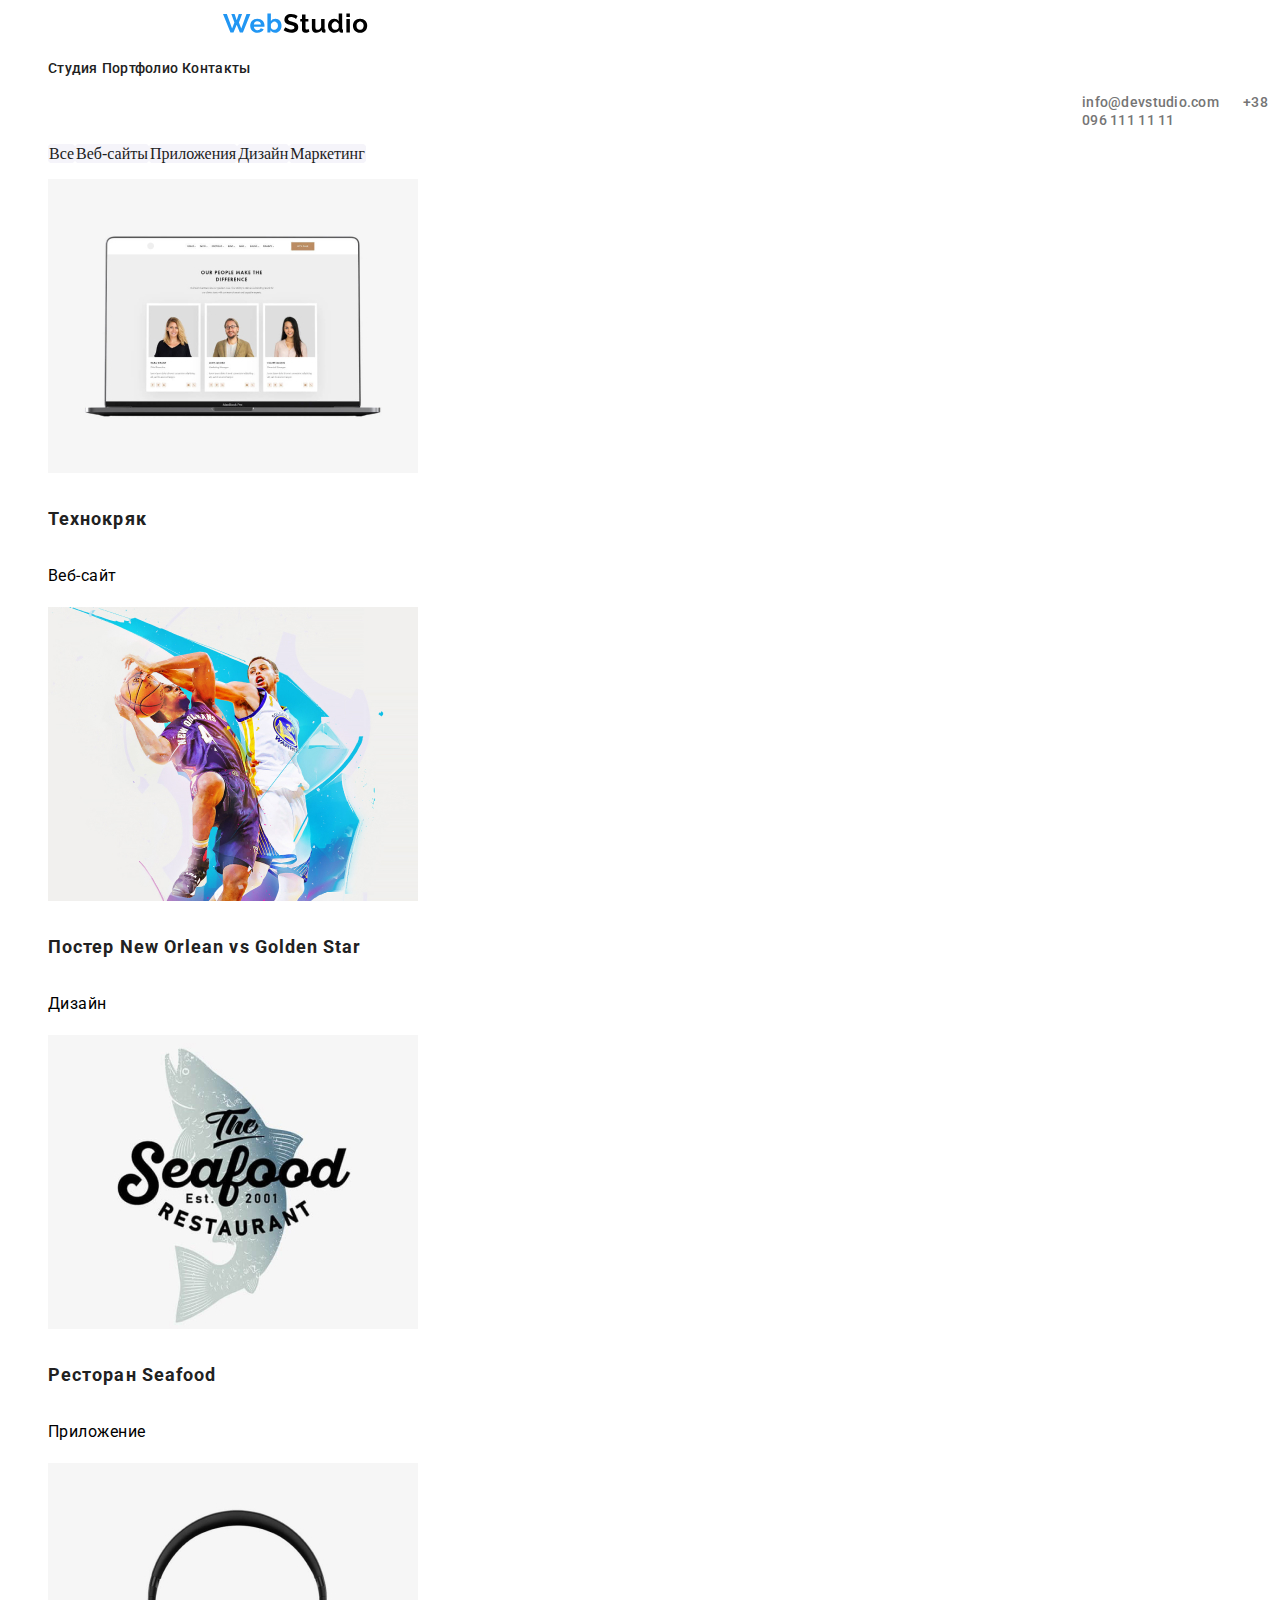
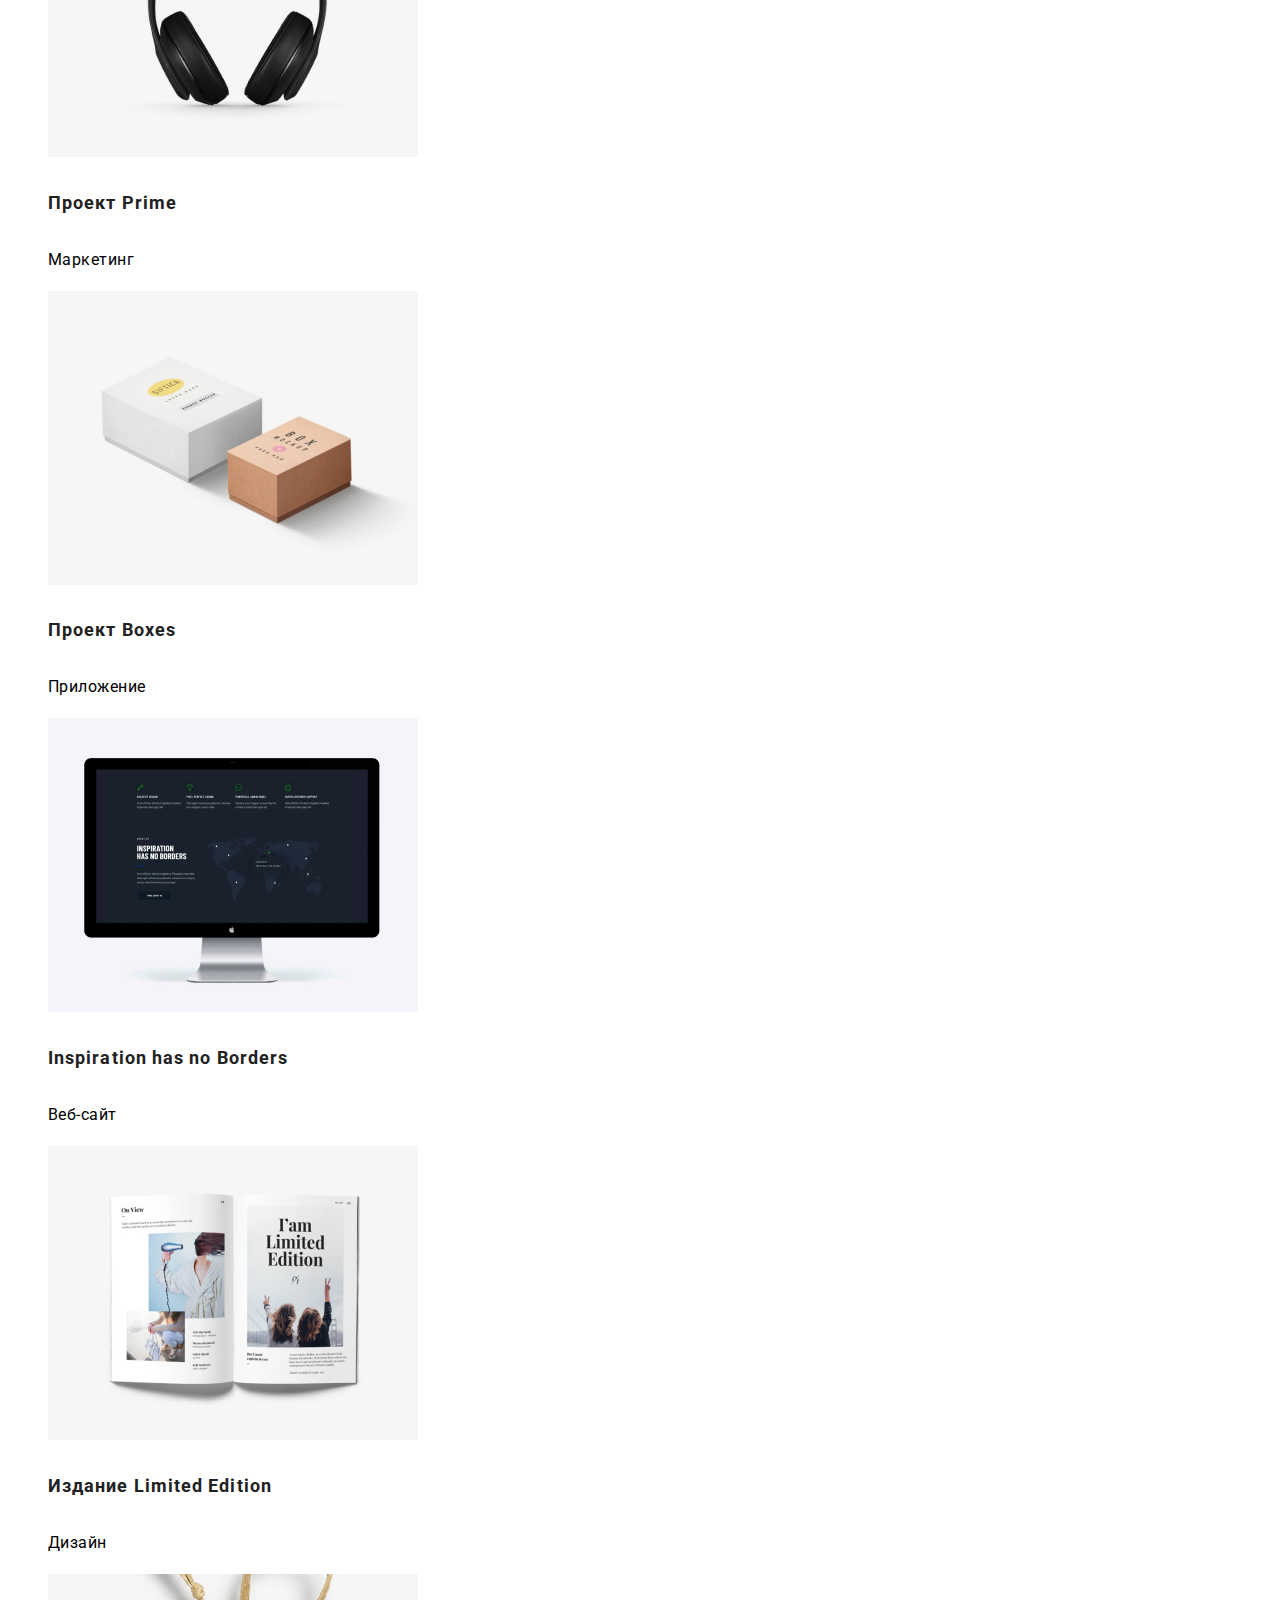
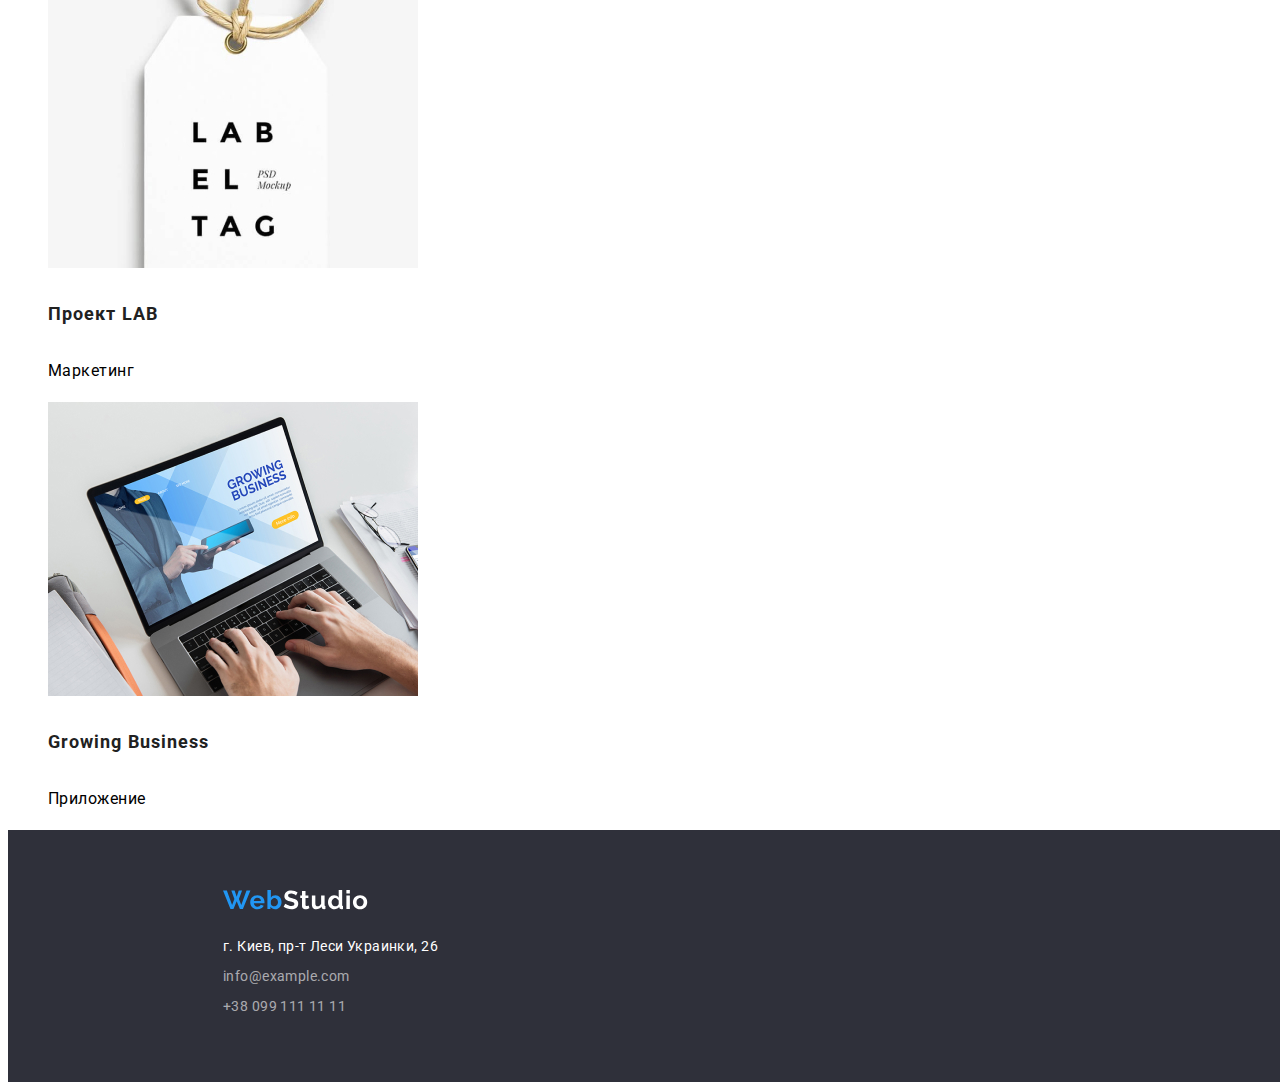
==== portfolio.html @ a0a7b730 "portfolio" ====
<!DOCTYPE html>
<html lang="ru">

<head>
    <meta charset="UTF-8">
    <meta name="viewport" content="width=device-width, initial-scale=1.0">
    <link rel="stylesheet" href="./css/styles.css">
    <link rel="stylesheet" href="./css/common.css">
    <link rel="preconnect" href="https://fonts.gstatic.com">
    <link href="https://fonts.googleapis.com/css2?family=Roboto:wght@400;500;900&display=swap" rel="stylesheet">
    <title>Document</title>
</head>

<body>
    <header class="header">
    
    
        <a class="logo" href="./index.html">
            <img class="logo-img" src="./images/logo.svg" width="145" class="logo-up" alt="WebStudio" />
        </a>
        <nav class="navigation">
            <ul class="navigation-list">
                <li class="navigation-list-item">
                    <a class="navigation-link" href="">Студия</a>
                </li>
                <li class="navigation-list-item">
                    <a class="navigation-link" href="./portfolio.html">Портфолио</a>
                </li>
                <li class="navigation-list-item">
                    <a class="navigation-link" href="">Контакты</a>
                </li>
            </ul>
        </nav>
        <address class="address-top">
            <a class="header-mail" href="mailto:info@devstudio.com">info@devstudio.com</a>
            <a class="header-tel" href="tel:+38 096 111 11 11">+38 096 111 11 11</a>
        </address>
    
    
    
    </header>
    <main>
        <section class="menu">
            <nav class="menu-nav">
                
                <ul class="menu-nav-list">
                    <li class="nav-list-item">
                        <a class="menu-button-all" type="button" href="">Все</a>
                    </li>
                    <li class="nav-list-item">
                        <a class="menu-button" type="button" href="">Веб-сайты</a>
                    </li>
                    <li class="nav-list-item">
                        <a class="menu-button" type="button" href="">Приложения</a>
                    </li>
                    <li class="nav-list-item">
                        <a class="menu-button" type="button" href="">Дизайн</a>
                    </li>
                    <li class="nav-list-item">
                        <a class="menu-button" type="button" href="">Маркетинг</a>
                    </li>
                </ul>
               
            </nav>
        </section>

        <section class="portfolio">
            <nav>
                <ul class="portfolio-list">
                    <li class="portfolio-list-item">
                        <img class="portfolio-img" src="./images-portf/imgt.jpg" width="370" height="294" alt="">
                        <h4 class="portfolio-title">Технокряк</h4>
                        <p class="portfolio-paragraph">Веб-сайт</p>
                    </li>
                    <li class="portfolio-list-item">
                        <img class="portfolio-img" src="./images-portf/img2.jpg" width="370" height="294" alt="">
                        <h4 class="portfolio-title">Постер New Orlean vs Golden Star</h4>
                        <p class="portfolio-paragraph">Дизайн</p>
                    </li>
                    <li class="portfolio-list-item">
                        <img class="portfolio-img" src="./images-portf/img3.jpg" width="370" height="294" alt="">
                        <h4 class="portfolio-title">Ресторан Seafood</h4>
                        <p class="portfolio-paragraph">Приложение</p>
                    </li>
                    <li class="portfolio-list-item">
                        <img class="portfolio-img" src="./images-portf/img4.jpg" width="370" height="294" alt="">
                        <h4 class="portfolio-title">Проект Prime</h4>
                        <p class="portfolio-paragraph">Маркетинг</p>
                    </li>
                    <li class="portfolio-list-item">
                        <img class="portfolio-img" src="./images-portf/img5.jpg" width="370" height="294" alt="">
                        <h4 class="portfolio-title">Проект Boxes</h4>
                        <p class="portfolio-paragraph">Приложение</p>
                    </li>
                    <li class="portfolio-list-item">
                        <img class="portfolio-img" src="./images-portf/img6.jpg" width="370" height="294" alt="">
                        <h4 class="portfolio-title">Inspiration has no Borders</h4>
                        <p class="portfolio-paragraph">Веб-сайт</p>
                    </li>
                    <li class="portfolio-list-item">
                        <img class="portfolio-img" src="./images-portf/img7.jpg" width="370" height="294" alt="">
                        <h4 class="portfolio-title">Издание Limited Edition</h4>
                        <p class="portfolio-paragraph">Дизайн</p>
                    </li>
                    <li class="portfolio-list-item">
                        <img class="portfolio-img" src="./images-portf/img8.jpg" width="370" height="294" alt="">
                        <h4 class="portfolio-title">Проект LAB</h4>
                        <p class="portfolio-paragraph">Маркетинг</p>
                    </li>
                    <li class="portfolio-list-item">
                        <img class="portfolio-img" src="./images-portf/img9.jpg" width="370" height="294" alt="">
                        <h4 class="portfolio-title">Growing Business</h4>
                        <p class="portfolio-paragraph">Приложение</p>
                    </li>
                </ul>
            </nav>
        </section>
    </main>

    <footer class="footer">
    
        <img class="footer-img" src="./images/logofoot.svg" alt="WebStudio" />
        <address class="footer-map">
            г. Киев, пр-т Леси Украинки, 26
        </address>
    
        <address class="address-link">
            <a class="footer-mail" href="mailto:info@example.com">info@example.com</a>
            <div class="footer-telefon">
                <a class="footer-tel" href="tel:+38 099 111 11 11">+38 099 111 11 11</a>
            </div>
        </address>
    
    </footer>
</body>

</html>
---- css/styles.css ----
/*Roots*/
.body {
  background-color: #fff;
  font-family: 'Roboto', sans-serif;
}
:root {
  --general-color: #212121;
  --paragraph-color: #757575;
  --accent-color: #2196f3;
  --back-color: #2f303a;
  --general-second-color: #ffffff;
}

/*Header*/
.header {
}
.logo {
  margin-top: 24px;
  margin-left: 215px;
}
.logo-img {
  width: 145px;
  height: 31px;
}
.navigation {
}
.navigation-list {
  list-style: none;
}
.navigation-list-item {
  display: inline;
}
.navigation-link {
  font-family: Roboto;
  font-weight: 500;
  font-size: 14px;
  line-height: 16px;
  letter-spacing: 0.02em;
  color: var(--general-color);
  text-decoration: none;
}
.navigation-link:hover,
.navigation-link:focus {
  color: var(--accent-color);
}
.address-top {
  margin-left: 1074px;
}
.header-mail {
  font-family: Roboto;
  font-style: normal;
  font-weight: 500;
  font-size: 14px;
  line-height: 16px;
  letter-spacing: 0.02em;
  color: var(--paragraph-color);
  text-decoration: none;
  padding-right: 20px;
}
.header-tel {
  font-family: Roboto;
  font-style: normal;
  font-weight: 500;
  font-size: 14px;
  line-height: 16px;
  letter-spacing: 0.02em;
  color: var(--paragraph-color);
  text-decoration: none;
}
.header-mail:hover,
.header-mail:focus {
  color: var(--accent-color);
  text-shadow: 0px 4px 4px rgba(0, 0, 0, 0.25);
}
.header-tel:hover,
.header-tel:focus {
  color: var(--accent-color);
  text-shadow: 0px 4px 4px rgba(0, 0, 0, 0.25);
}

/*Hero*/

.hero {
  background-color: var(--back-color);
  width: 1600px;
  height: 600px;
}

.hero-title {
  font-family: Roboto;
  font-weight: 900;
  font-size: 44px;
  line-height: 60px;
  color: var(--general-second-color);
  text-align: center;
  text-transform: uppercase;
}
.hero-button {
  color: var(--general-second-color);
  background-color: var(--accent-color);
  border-color: var(--accent-color);
  border-radius: 4px;
  box-shadow: 0px 4px 4px rgba(0, 0, 0, 0.15);
  width: 200px;
  height: 50px;
  text-align: center;
  margin-top: 30px;
  text-decoration: none;
}
.hero-button:hover,
.hero-button:focus {
}
.hero-button-text {
  display: inline-block;
  text-align: center;
  line-height: 30px;
  padding-bottom: 10px;
  padding-top: 10px;
  letter-spacing: 0.06em;
}

/*opportunity*/

.opportunity {
}
.opportunity-list {
  list-style: none;
}
.opportunity-list-item {
}
.opportunity-title {
  font-family: Roboto;
  font-weight: bold;
  font-size: 14px;
  line-height: 16px;
  letter-spacing: 0.03em;
  text-transform: uppercase;

  color: var(--general-color);
}
.opportunity-paragraph {
  font-family: Roboto;
  font-style: normal;
  font-weight: normal;
  font-size: 14px;
  line-height: 24px;
  letter-spacing: 0.03em;
  color: var(--paragraph-color);
}

/*Warks*/

.warks {
}
.works-title {
  font-family: Roboto;
  font-style: normal;
  font-weight: bold;
  font-size: 36px;
  line-height: 42px;
  text-align: center;
  letter-spacing: 0.03em;

  color: var(--general-color);
}
.works-list {
  list-style: none;
}
.works-item {
  display: inline-block;
}
.works-img {
}

/*team*/
.team {
}
.team-title {
  font-family: Roboto;
  font-style: normal;
  font-weight: bold;
  font-size: 36px;
  line-height: 42px;
  text-align: center;
  letter-spacing: 0.03em;
  color: var(--general-color);
}
.team-list {
  list-style: none;
}
.team-list-item {
  display: inline-block;
}
.team-img {
}
.team-employee {
  font-family: Roboto;
  font-style: normal;
  font-weight: bold;
  font-size: 16px;
  line-height: 19px;
  color: var(--general-color);
  text-transform: uppercase;
}
.team-profession {
  font-family: Roboto;
  font-style: normal;
  font-weight: normal;
  font-size: 16px;
  line-height: 19px;
  color: var(--paragraph-color);
}

/* footer*/

.footer {
  background: var(--back-color);
  width: 1600px;
  height: 252px;
}
.footer-img {
  padding-left: 215px;
  padding-top: 60px;
  padding-bottom: 20px;
}
.footer-map {
  font-family: Roboto;
  font-style: normal;
  font-weight: normal;
  font-size: 14px;
  line-height: 24px;
  letter-spacing: 0.03em;
  color: var(--general-second-color);
  padding-left: 215px;
  padding-bottom: 6px;
}
.address-link {
}
.footer-mail {
  font-family: Roboto;
  font-style: normal;
  font-weight: normal;
  font-size: 14px;
  line-height: 24px;
  letter-spacing: 0.03em;
  color: rgba(255, 255, 255, 0.6);
  text-decoration: none;
  padding-left: 215px;
}
.address-link:hover,
.address-link:focus {
}
.footer-tel {
  font-family: Roboto;
  font-style: normal;
  font-weight: normal;
  font-size: 14px;
  line-height: 24px;
  letter-spacing: 0.03em;
  color: rgba(255, 255, 255, 0.6);
  text-decoration: none;
}
.footer-tel:hover,
.footer-tel:focus {
}
.footer-telefon {
  padding-left: 215px;
  padding-top: 6px;
}

/*portfolio*/

.menu {
}
.menu-nav {
}
.menu-nav-list {
  list-style: none;
  display: flex;
}
.nav-list-item {
}
.menu-button-all {
  text-decoration: none;
  color: var(--general-color);
  background-color: #f5f4fa;
  border: 1px solid black;
  border-color: #f5f4fa;
  border-radius: 4px;
  font-size: 16px;
  text-align: center;
}
.menu-button-all:hover,
.menu-button-all:focus {
  color: var(--general-second-color);
  background-color: var(--accent-color);
  border-color: var(--accent-color);
  box-shadow: 0px 3px 1px rgba(0, 0, 0, 0.1), 0px 1px 2px rgba(0, 0, 0, 0.08),
    0px 2px 2px rgba(0, 0, 0, 0.12);
}
.menu-button {
  text-decoration: none;
  color: var(--general-color);
  background-color: #f5f4fa;
  border: 1px solid black;
  border-color: #f5f4fa;
  border-radius: 4px;
  font-size: 16px;
  text-align: center;
}
.menu-button:hover,
.menu-button:focus {
  color: var(--general-second-color);
  background-color: var(--accent-color);
  border-color: var(--accent-color);
  box-shadow: 0px 3px 1px rgba(0, 0, 0, 0.1), 0px 1px 2px rgba(0, 0, 0, 0.08),
    0px 2px 2px rgba(0, 0, 0, 0.12);
}

/*portfolio-list*/

.portfolio {
}
.portfolio-list {
  list-style: none;
}
.portfolio-img {
}
.portfolio-title {
  font-family: Roboto;
  font-style: normal;
  font-weight: bold;
  font-size: 18px;
  line-height: 36px;
  letter-spacing: 0.06em;
  color: var(--general-color);
}
.portfolio-paragraph {
  font-family: Roboto;
  font-style: normal;
  font-weight: normal;
  font-size: 16px;
  line-height: 30px;
  letter-spacing: 0.03em;
  color: var(--paragraph-color) 5;
}
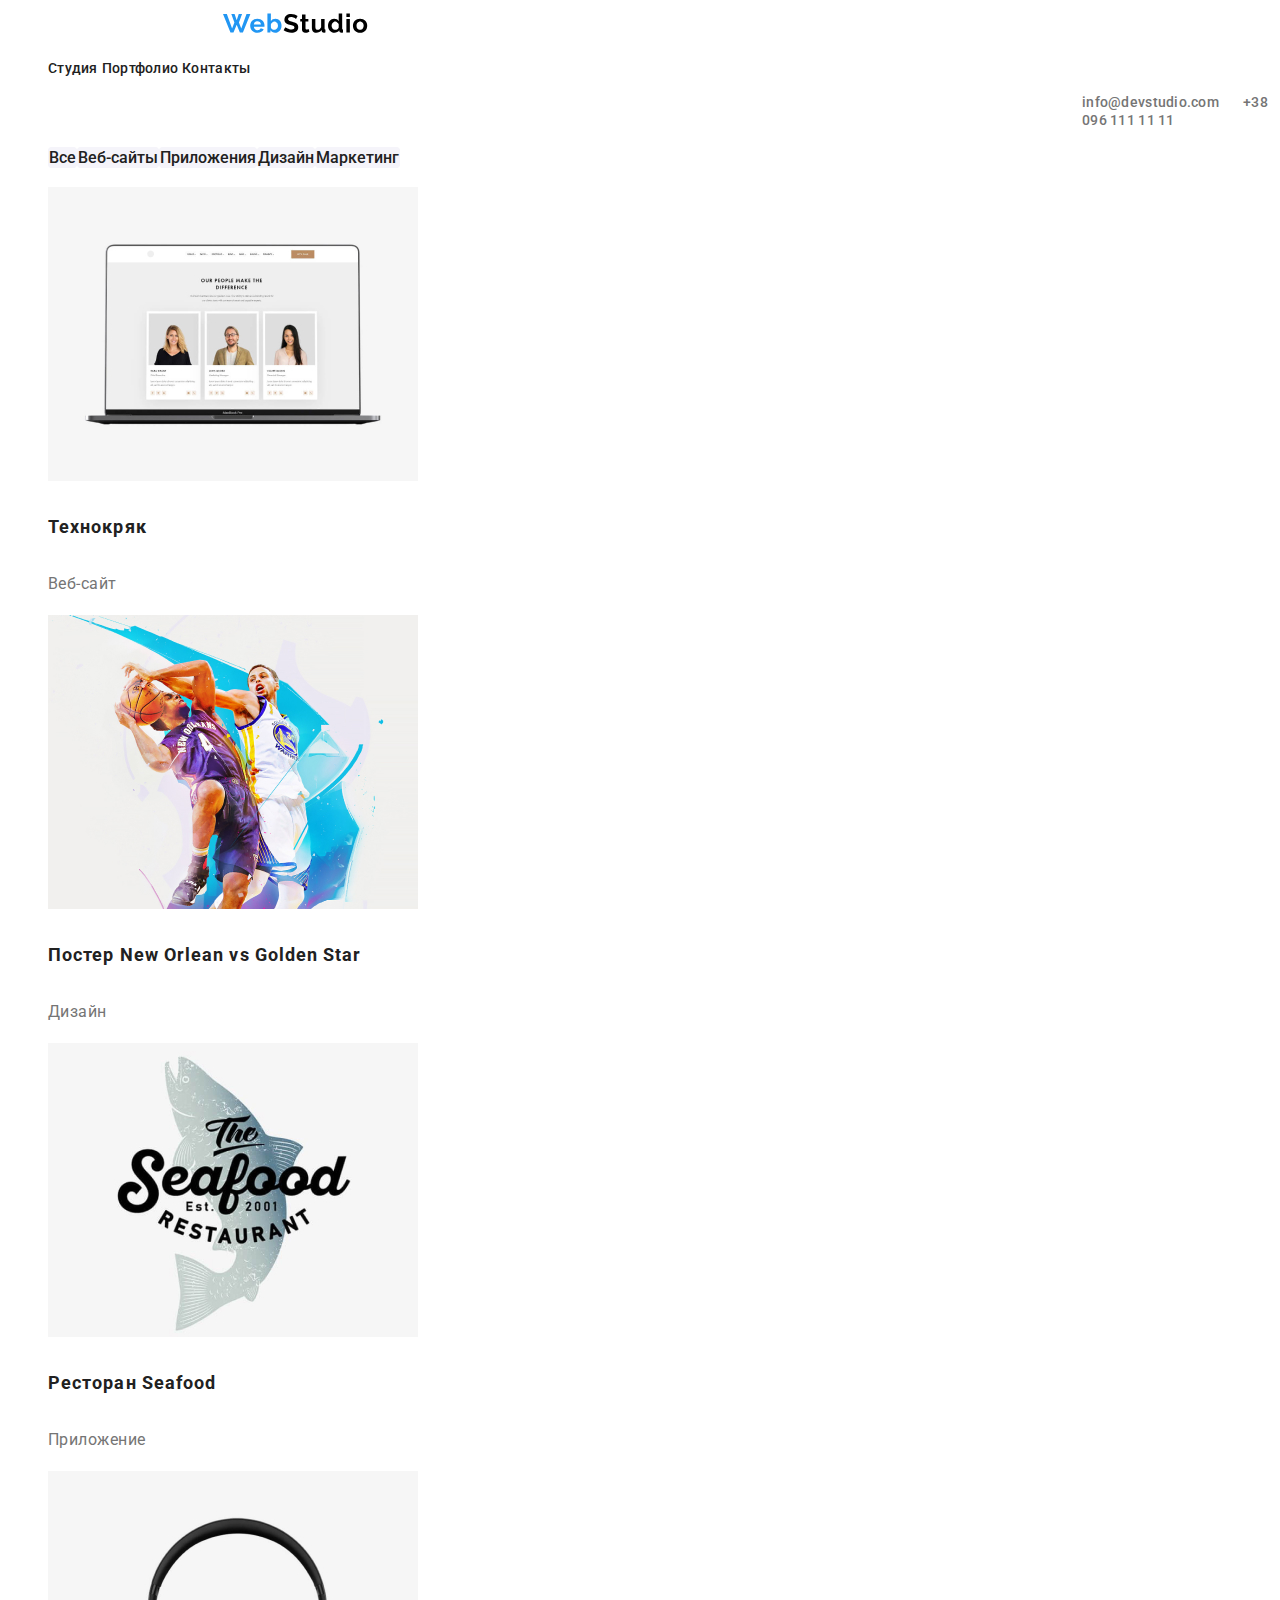
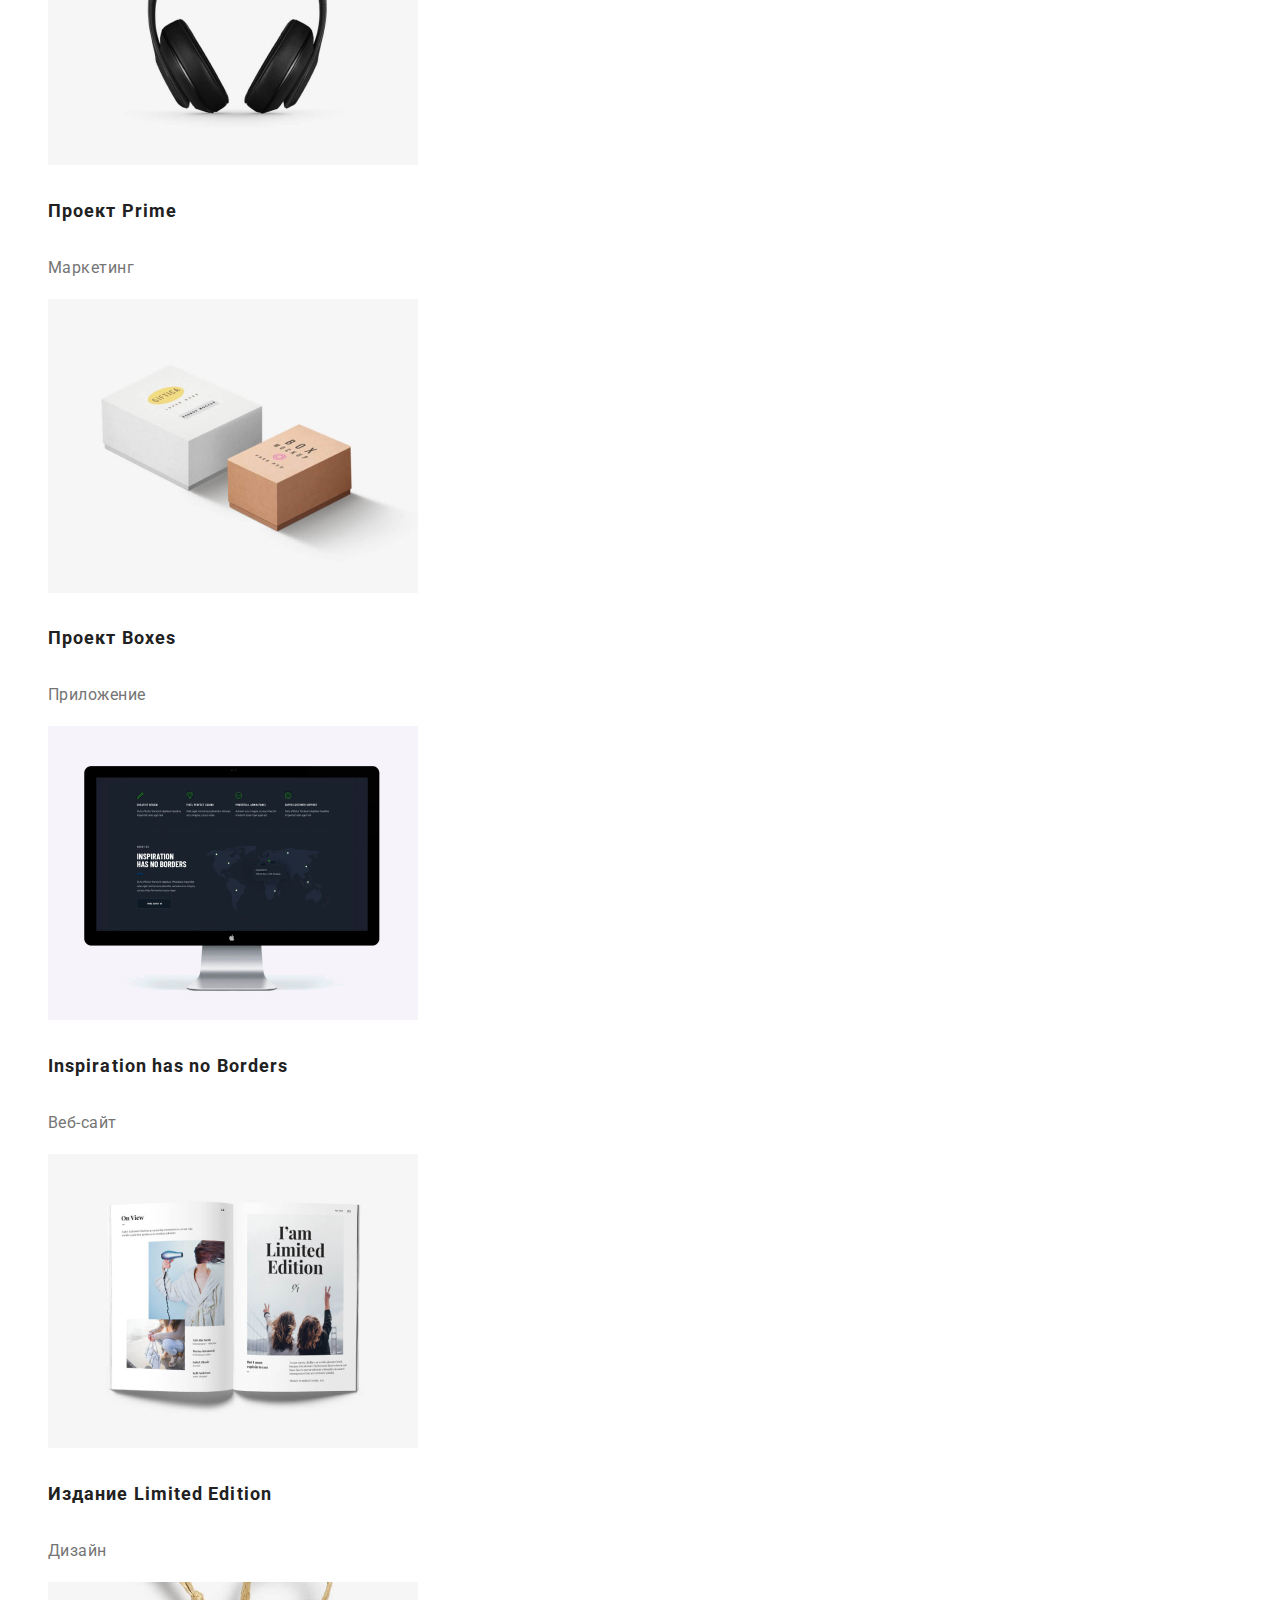
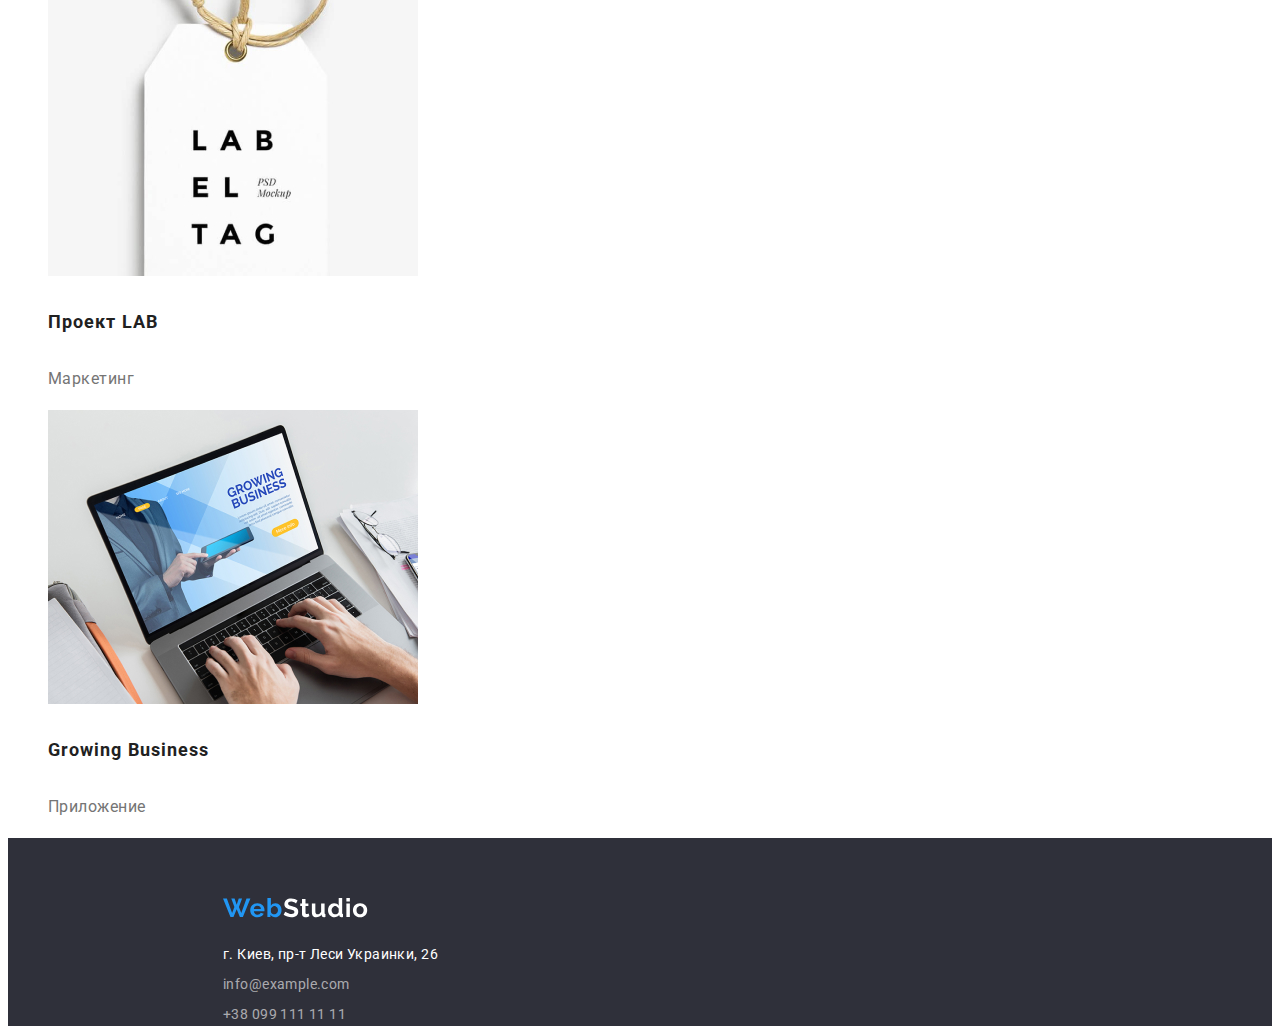
==== commit c35cb2a5: "button" ====
--- a/portfolio.html
+++ b/portfolio.html
@@ -21,7 +21,7 @@
         <nav class="navigation">
             <ul class="navigation-list">
                 <li class="navigation-list-item">
-                    <a class="navigation-link" href="">Студия</a>
+                    <a class="navigation-link" href="./index.html">Студия</a>
                 </li>
                 <li class="navigation-list-item">
                     <a class="navigation-link" href="./portfolio.html">Портфолио</a>
--- a/css/styles.css
+++ b/css/styles.css
@@ -82,8 +82,6 @@
 
 .hero {
   background-color: var(--back-color);
-  width: 1600px;
-  height: 600px;
 }
 
 .hero-title {
@@ -101,8 +99,6 @@
   border-color: var(--accent-color);
   border-radius: 4px;
   box-shadow: 0px 4px 4px rgba(0, 0, 0, 0.15);
-  width: 200px;
-  height: 50px;
   text-align: center;
   margin-top: 30px;
   text-decoration: none;
@@ -111,6 +107,7 @@
 .hero-button:focus {
 }
 .hero-button-text {
+  color: var(--general-second-color);
   display: inline-block;
   text-align: center;
   line-height: 30px;
@@ -215,8 +212,6 @@
 
 .footer {
   background: var(--back-color);
-  width: 1600px;
-  height: 252px;
 }
 .footer-img {
   padding-left: 215px;
@@ -287,8 +282,11 @@
   border: 1px solid black;
   border-color: #f5f4fa;
   border-radius: 4px;
-  font-size: 16px;
-  text-align: center;
+  font-family: Roboto;
+  font-style: normal;
+  font-weight: 500;
+  font-size: 16px;
+  line-height: 26px;
 }
 .menu-button-all:hover,
 .menu-button-all:focus {
@@ -305,8 +303,11 @@
   border: 1px solid black;
   border-color: #f5f4fa;
   border-radius: 4px;
-  font-size: 16px;
-  text-align: center;
+  font-family: Roboto;
+  font-style: normal;
+  font-weight: 500;
+  font-size: 16px;
+  line-height: 26px;
 }
 .menu-button:hover,
 .menu-button:focus {
@@ -342,5 +343,5 @@
   font-size: 16px;
   line-height: 30px;
   letter-spacing: 0.03em;
-  color: var(--paragraph-color) 5;
-}
+  color: var(--paragraph-color);
+}
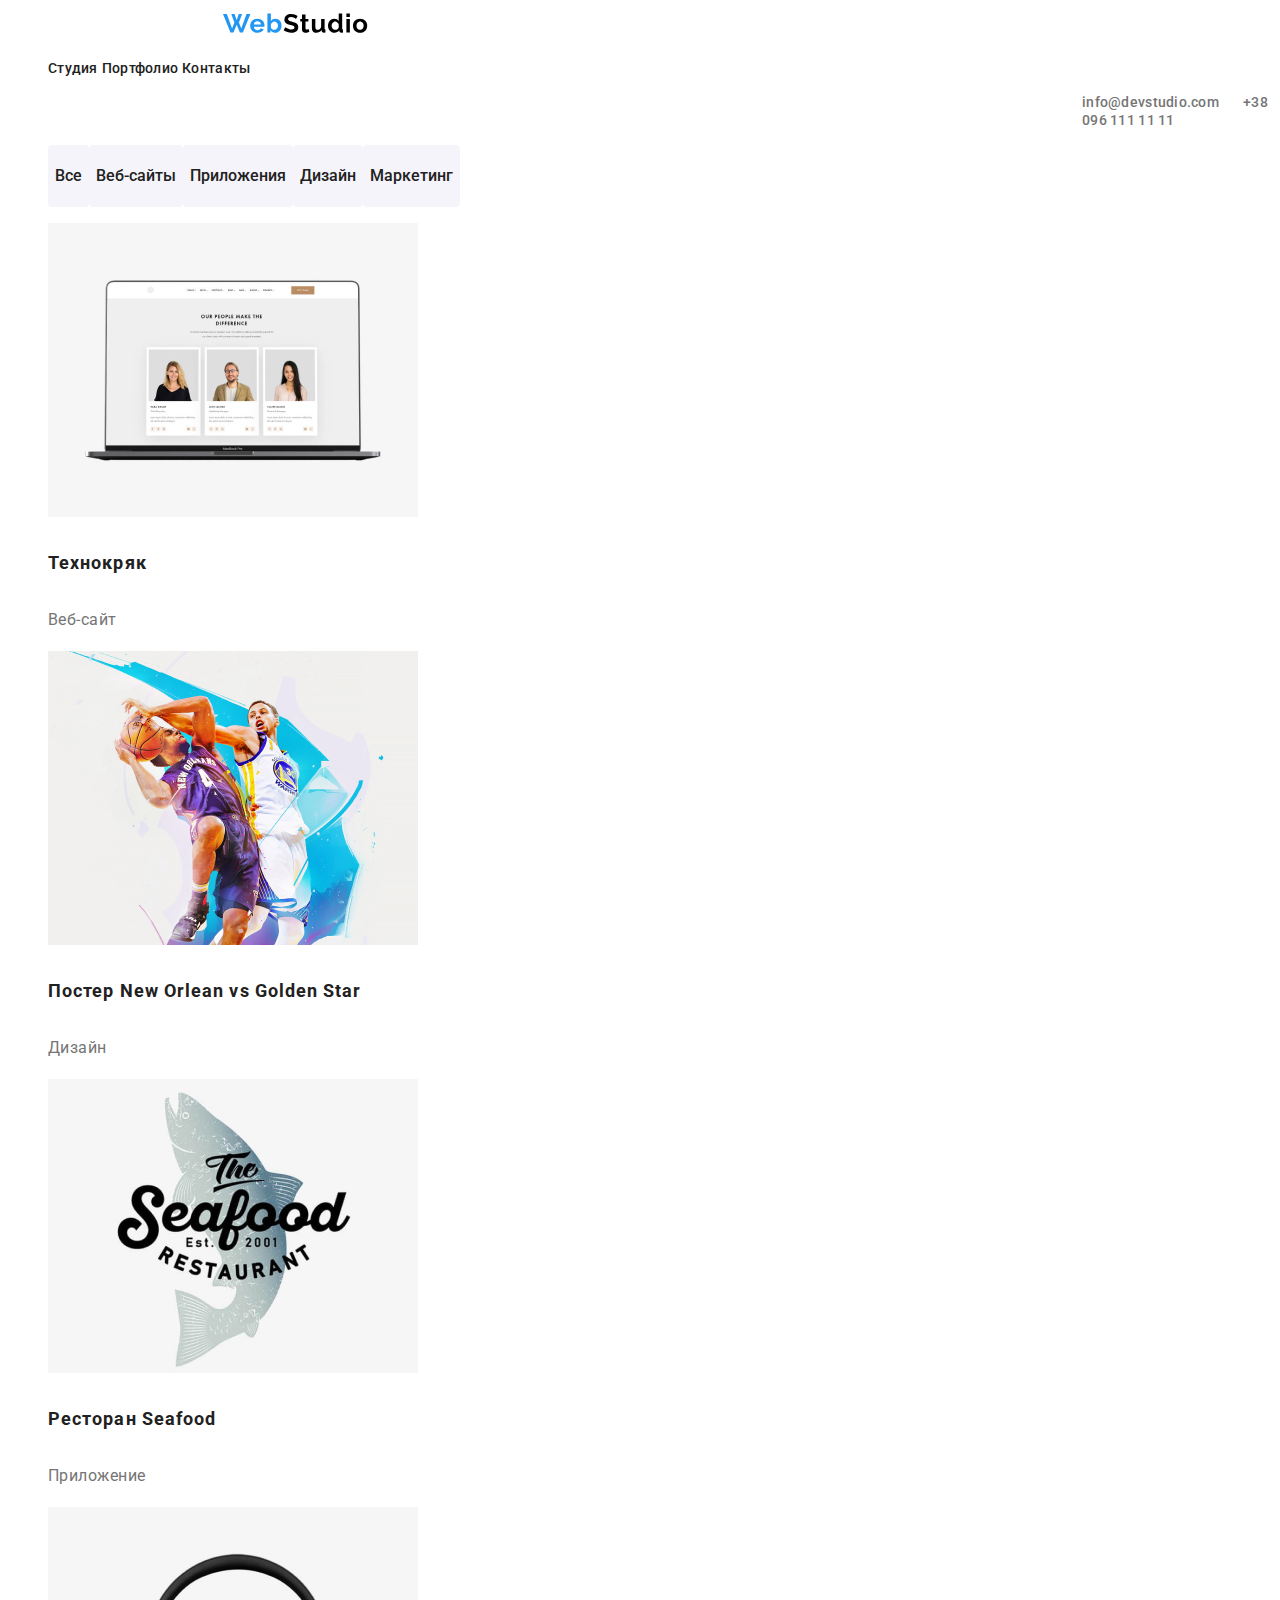
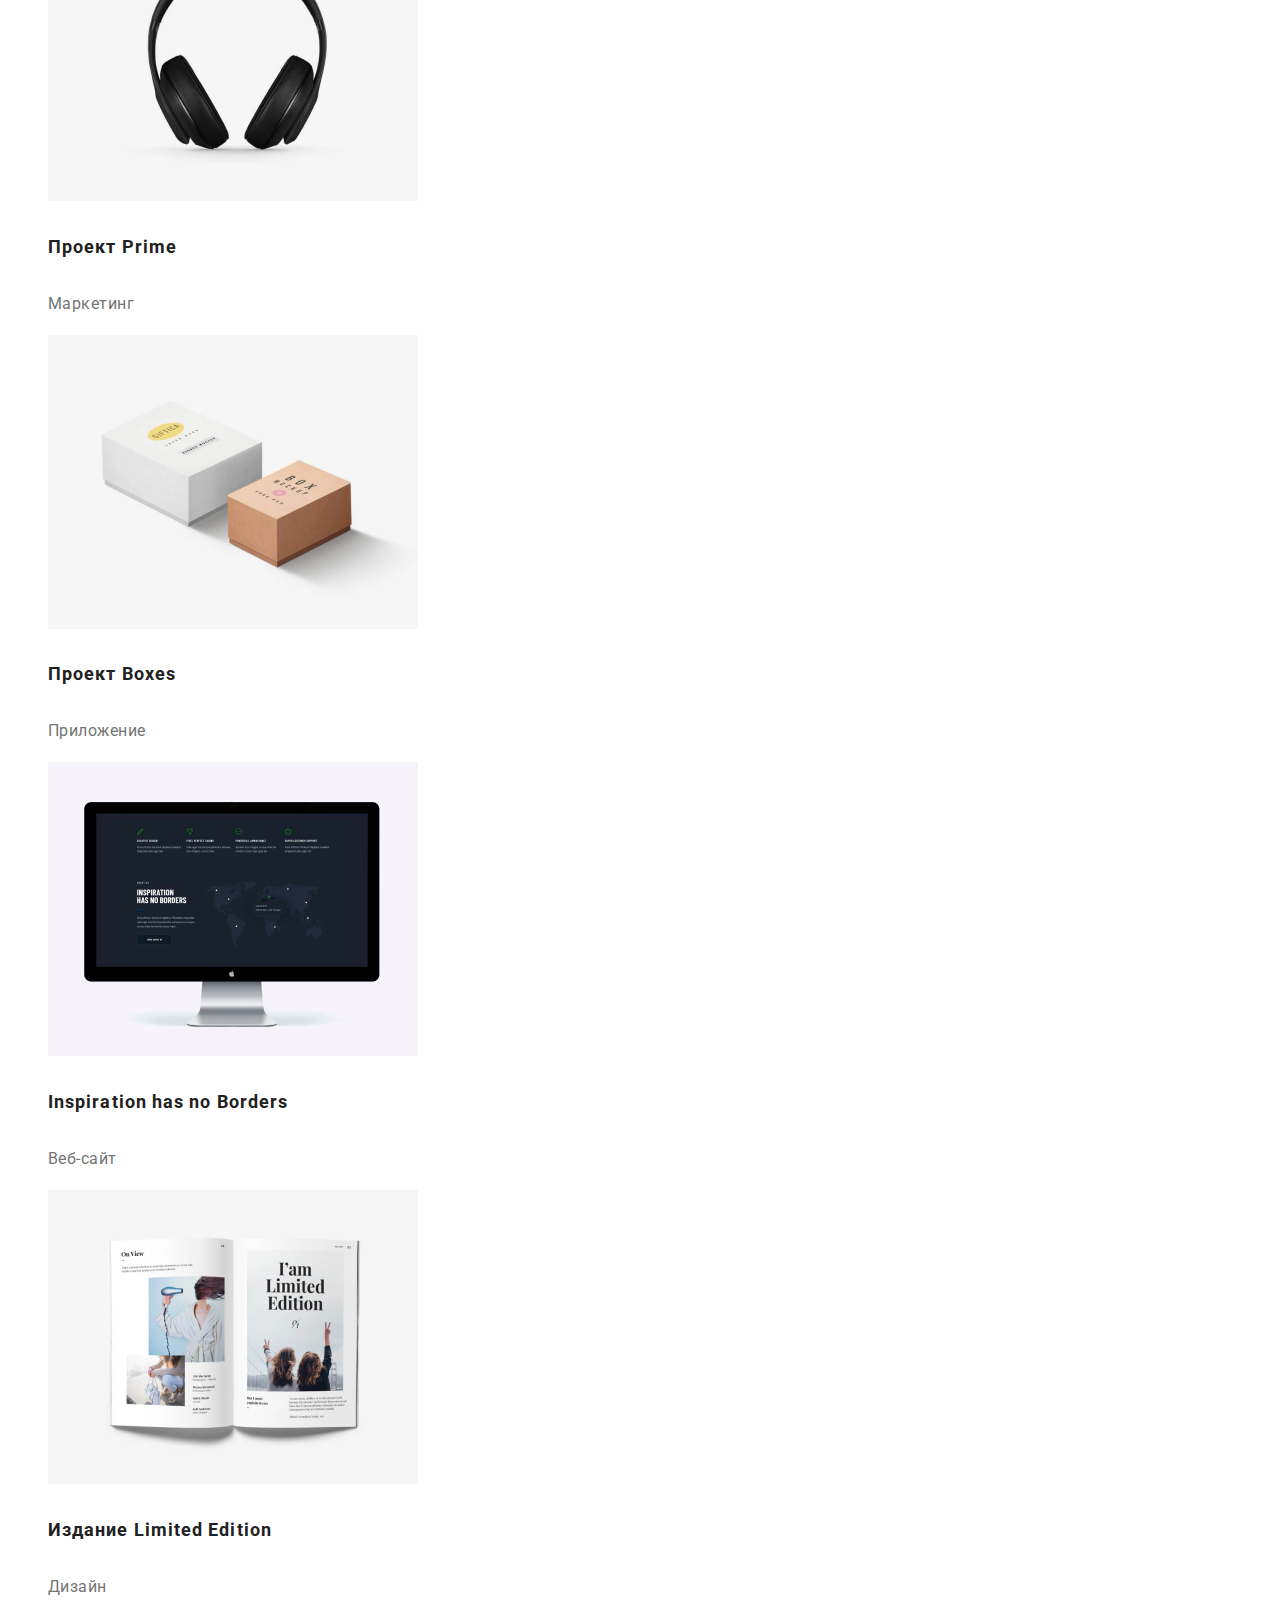
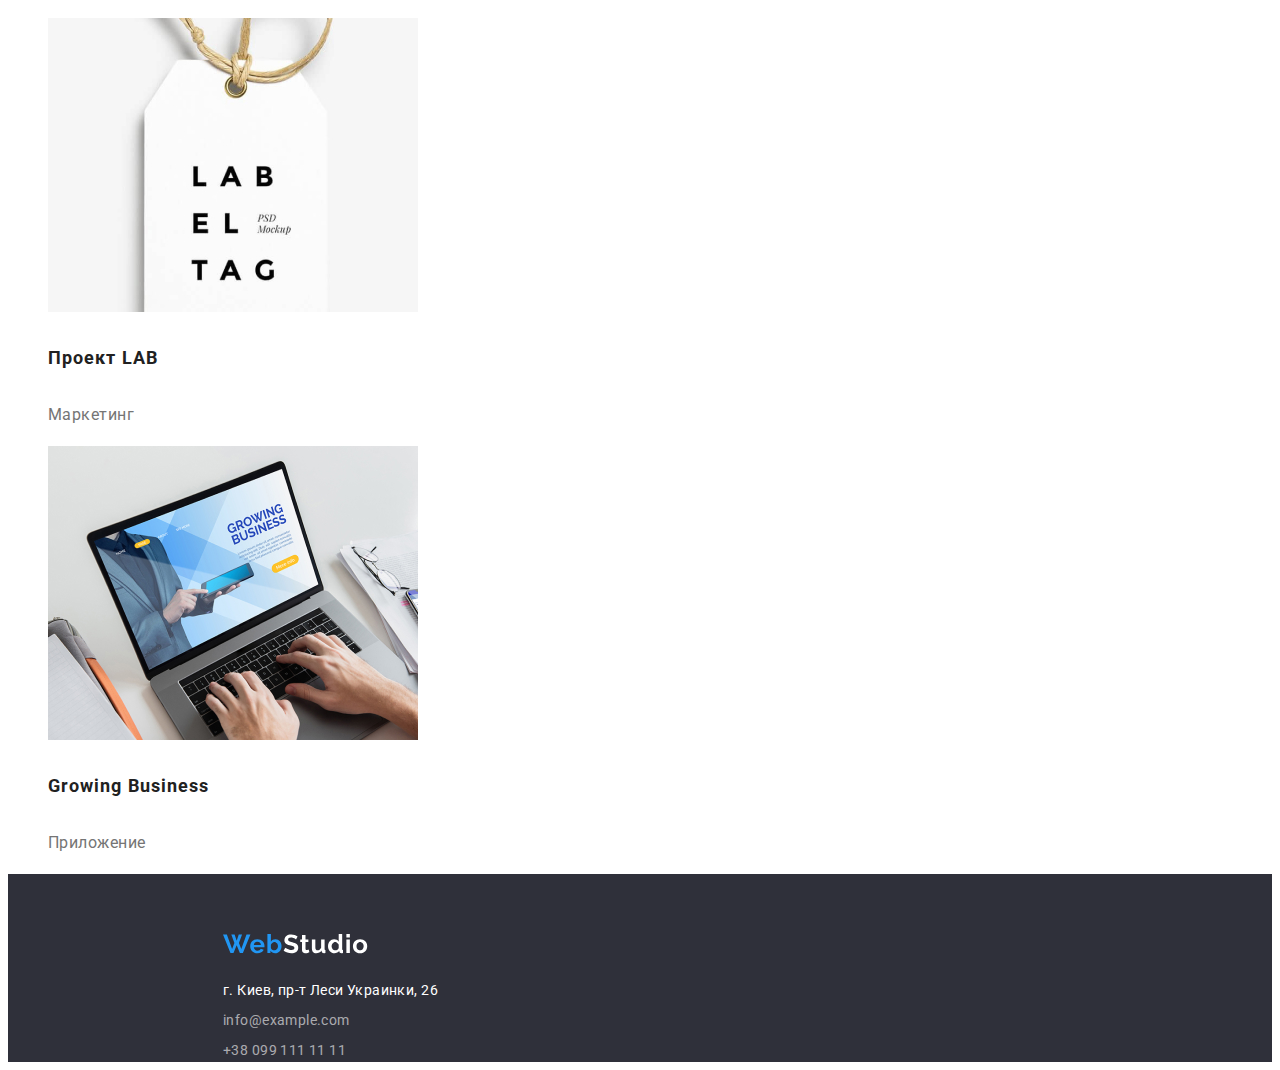
==== commit 70e83308: "buttons" ====
--- a/portfolio.html
+++ b/portfolio.html
@@ -45,19 +45,39 @@
                 
                 <ul class="menu-nav-list">
                     <li class="nav-list-item">
-                        <a class="menu-button-all" type="button" href="">Все</a>
+                        <form action="" target="">
+                        <button class="menu-button-all">
+                            <p>Все</p>
+                        </button>
+                        </form>
                     </li>
                     <li class="nav-list-item">
-                        <a class="menu-button" type="button" href="">Веб-сайты</a>
+                        <form action="" target=""> 
+                            <button class="menu-button"> 
+                                <p>Веб-сайты</p>
+                            </button>
+                        </form>
                     </li>
                     <li class="nav-list-item">
-                        <a class="menu-button" type="button" href="">Приложения</a>
+                        <form action="" target="">
+                            <button class="menu-button">
+                                <p>Приложения</p>
+                            </button>
+                        </form>
                     </li>
                     <li class="nav-list-item">
-                        <a class="menu-button" type="button" href="">Дизайн</a>
+                        <form action="" target="">
+                            <button class="menu-button">
+                                <p>Дизайн</p>
+                            </button>
+                        </form>
                     </li>
                     <li class="nav-list-item">
-                        <a class="menu-button" type="button" href="">Маркетинг</a>
+                        <form action="" target="">
+                            <button class="menu-button">
+                                <p>Маркетинг</p>
+                            </button>
+                        </form>
                     </li>
                 </ul>
                
--- a/css/styles.css
+++ b/css/styles.css
@@ -94,26 +94,28 @@
   text-transform: uppercase;
 }
 .hero-button {
+  color: var(--general-color);
+  background-color: #f5f4fa;
+  border: 1px solid black;
+  border-color: #f5f4fa;
+  border-radius: 4px;
+  font-family: Roboto;
+  font-style: normal;
+  font-weight: 500;
+  font-size: 16px;
+  line-height: 26px;
+}
+.hero-button:hover,
+.hero-button:focus {
   color: var(--general-second-color);
   background-color: var(--accent-color);
   border-color: var(--accent-color);
-  border-radius: 4px;
-  box-shadow: 0px 4px 4px rgba(0, 0, 0, 0.15);
-  text-align: center;
-  margin-top: 30px;
-  text-decoration: none;
-}
-.hero-button:hover,
-.hero-button:focus {
-}
+  box-shadow: 0px 3px 1px rgba(0, 0, 0, 0.1), 0px 1px 2px rgba(0, 0, 0, 0.08),
+    0px 2px 2px rgba(0, 0, 0, 0.12);
+  cursor: pointer;
+}
+
 .hero-button-text {
-  color: var(--general-second-color);
-  display: inline-block;
-  text-align: center;
-  line-height: 30px;
-  padding-bottom: 10px;
-  padding-top: 10px;
-  letter-spacing: 0.06em;
 }
 
 /*opportunity*/
@@ -187,6 +189,10 @@
 }
 .team-list-item {
   display: inline-block;
+  padding-left: 30px;
+  box-shadow: 0px 1px 3px rgba(0, 0, 0, 0.12), 0px 1px 1px rgba(0, 0, 0, 0.14),
+    0px 2px 1px rgba(0, 0, 0, 0.2);
+  border-radius: 0px 0px 4px 4px;
 }
 .team-img {
 }
@@ -295,6 +301,7 @@
   border-color: var(--accent-color);
   box-shadow: 0px 3px 1px rgba(0, 0, 0, 0.1), 0px 1px 2px rgba(0, 0, 0, 0.08),
     0px 2px 2px rgba(0, 0, 0, 0.12);
+  cursor: pointer;
 }
 .menu-button {
   text-decoration: none;
@@ -316,6 +323,7 @@
   border-color: var(--accent-color);
   box-shadow: 0px 3px 1px rgba(0, 0, 0, 0.1), 0px 1px 2px rgba(0, 0, 0, 0.08),
     0px 2px 2px rgba(0, 0, 0, 0.12);
+  cursor: pointer;
 }
 
 /*portfolio-list*/
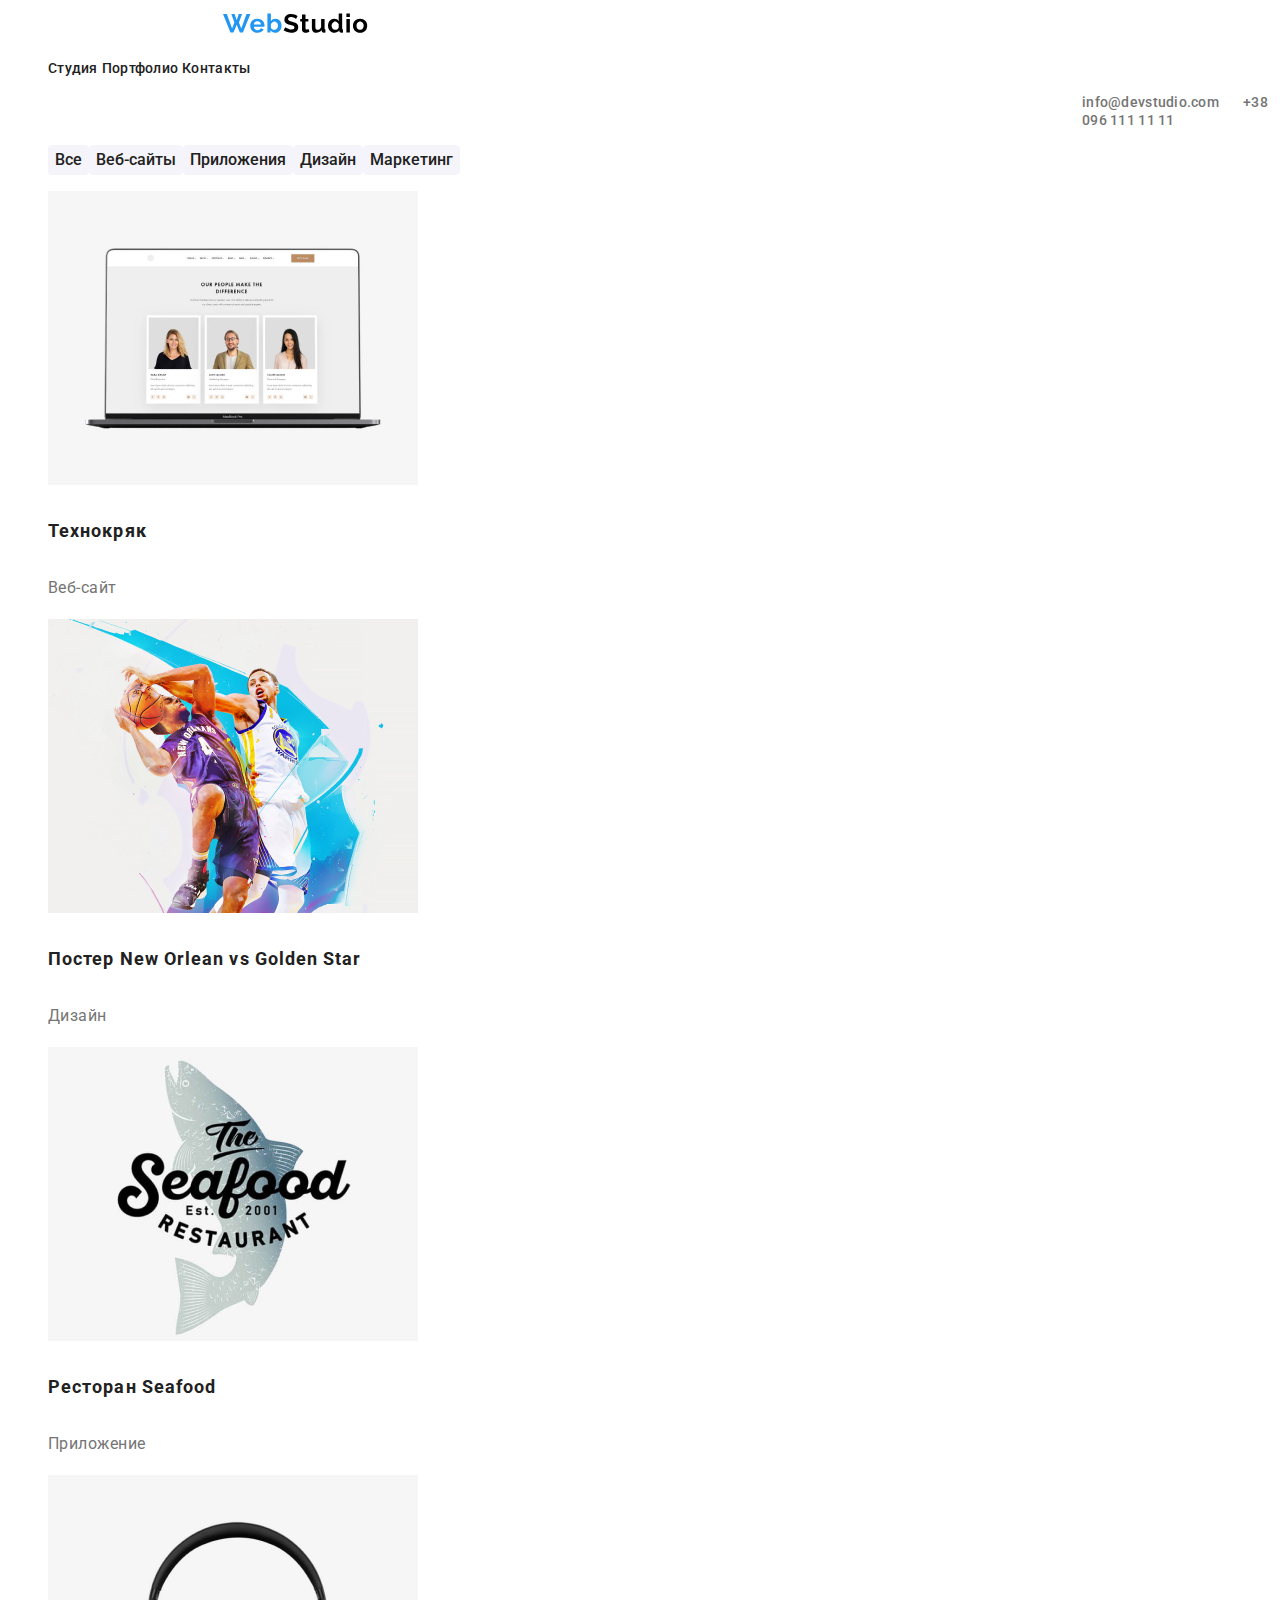
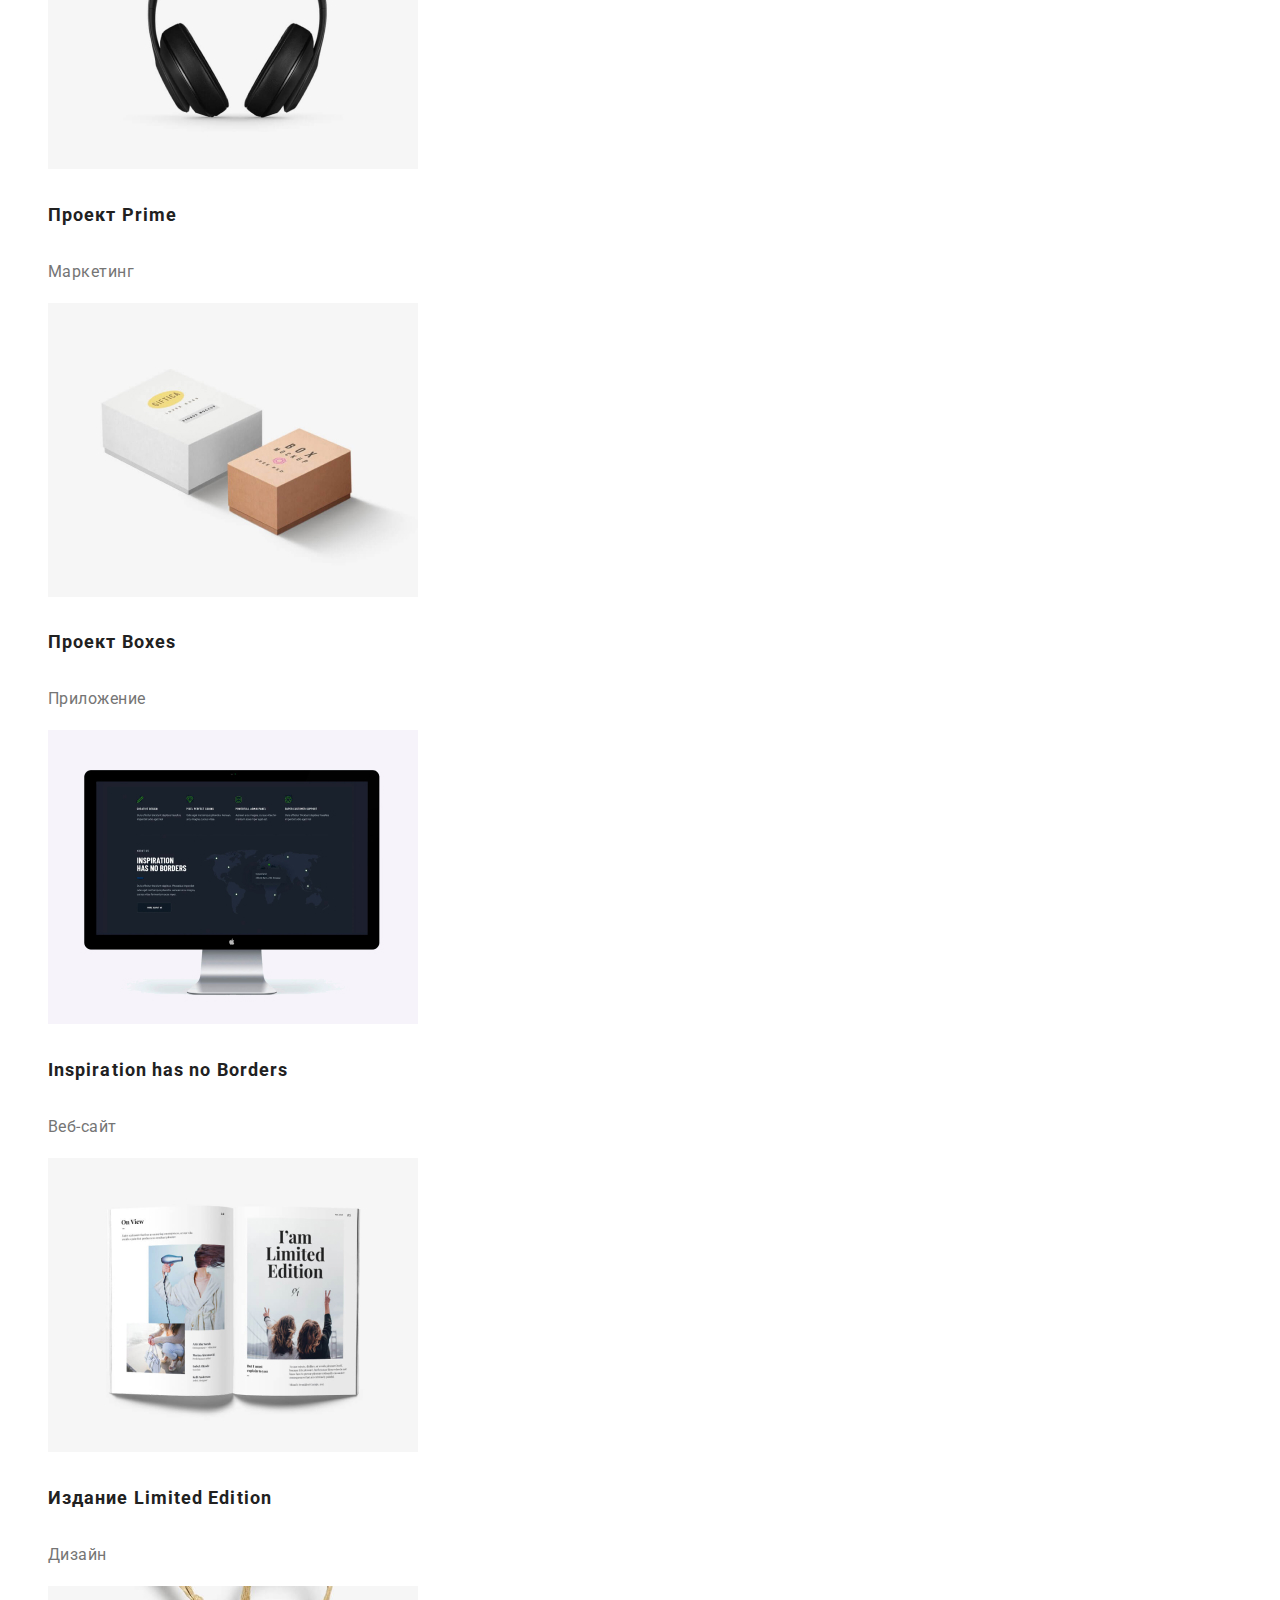
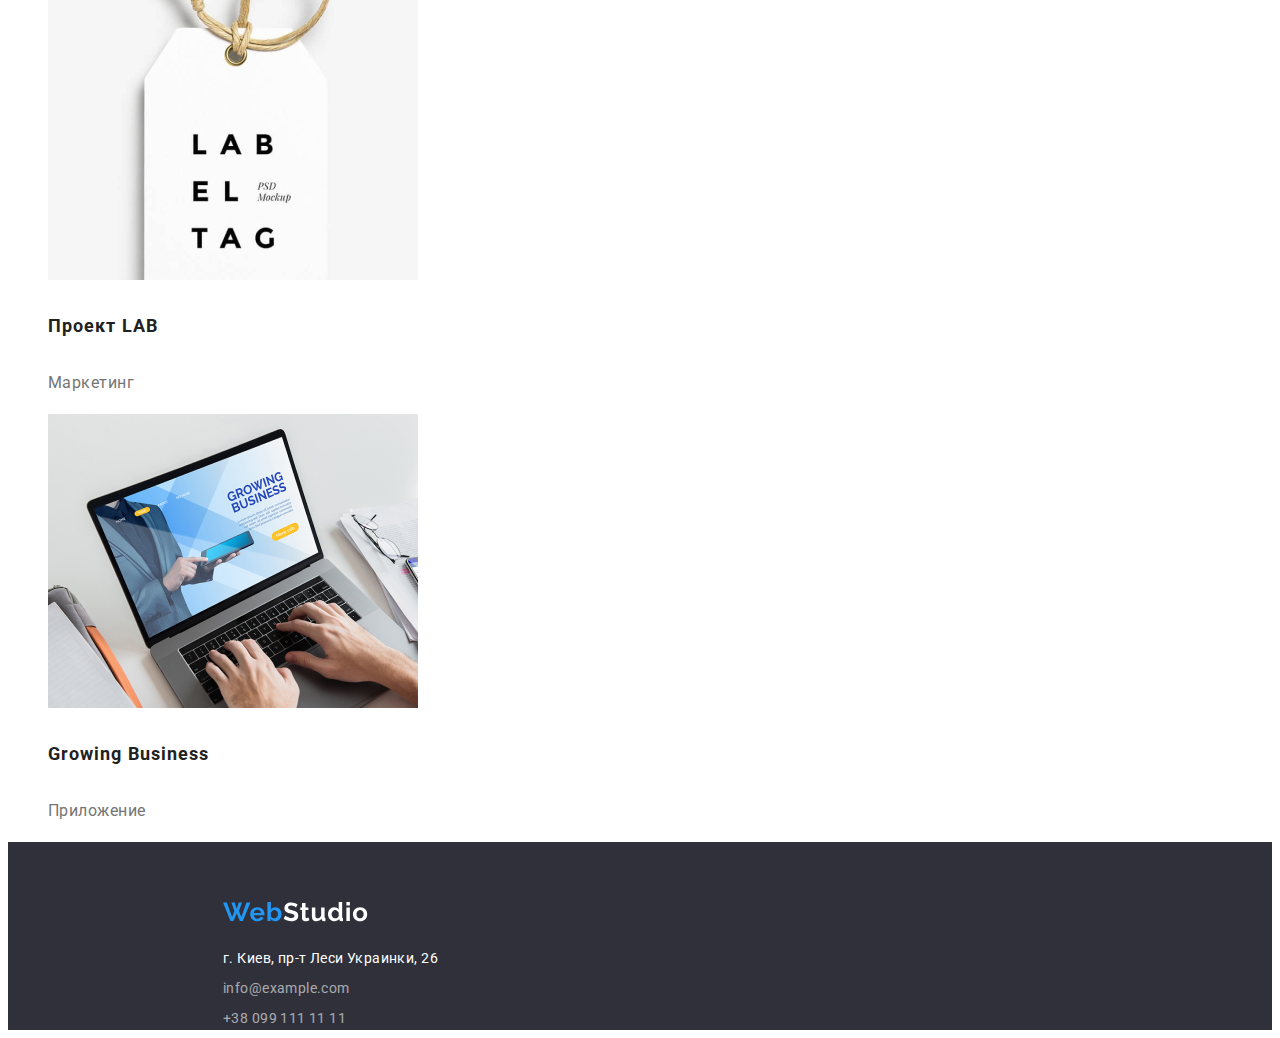
==== commit b812369c: "only tag button" ====
--- a/portfolio.html
+++ b/portfolio.html
@@ -44,40 +44,30 @@
             <nav class="menu-nav">
                 
                 <ul class="menu-nav-list">
-                    <li class="nav-list-item">
-                        <form action="" target="">
+                    <li class="nav-list-item">                      
                         <button class="menu-button-all">
-                            <p>Все</p>
+                            Все
                         </button>
-                        </form>
                     </li>
                     <li class="nav-list-item">
-                        <form action="" target=""> 
                             <button class="menu-button"> 
-                                <p>Веб-сайты</p>
+                                Веб-сайты
                             </button>
-                        </form>
                     </li>
                     <li class="nav-list-item">
-                        <form action="" target="">
                             <button class="menu-button">
-                                <p>Приложения</p>
+                                Приложения
                             </button>
-                        </form>
                     </li>
                     <li class="nav-list-item">
-                        <form action="" target="">
                             <button class="menu-button">
-                                <p>Дизайн</p>
+                                Дизайн
                             </button>
-                        </form>
                     </li>
                     <li class="nav-list-item">
-                        <form action="" target="">
-                            <button class="menu-button">
-                                <p>Маркетинг</p>
-                            </button>
-                        </form>
+                        <button class="menu-button">
+                                Маркетинг
+                        </button>
                     </li>
                 </ul>
                
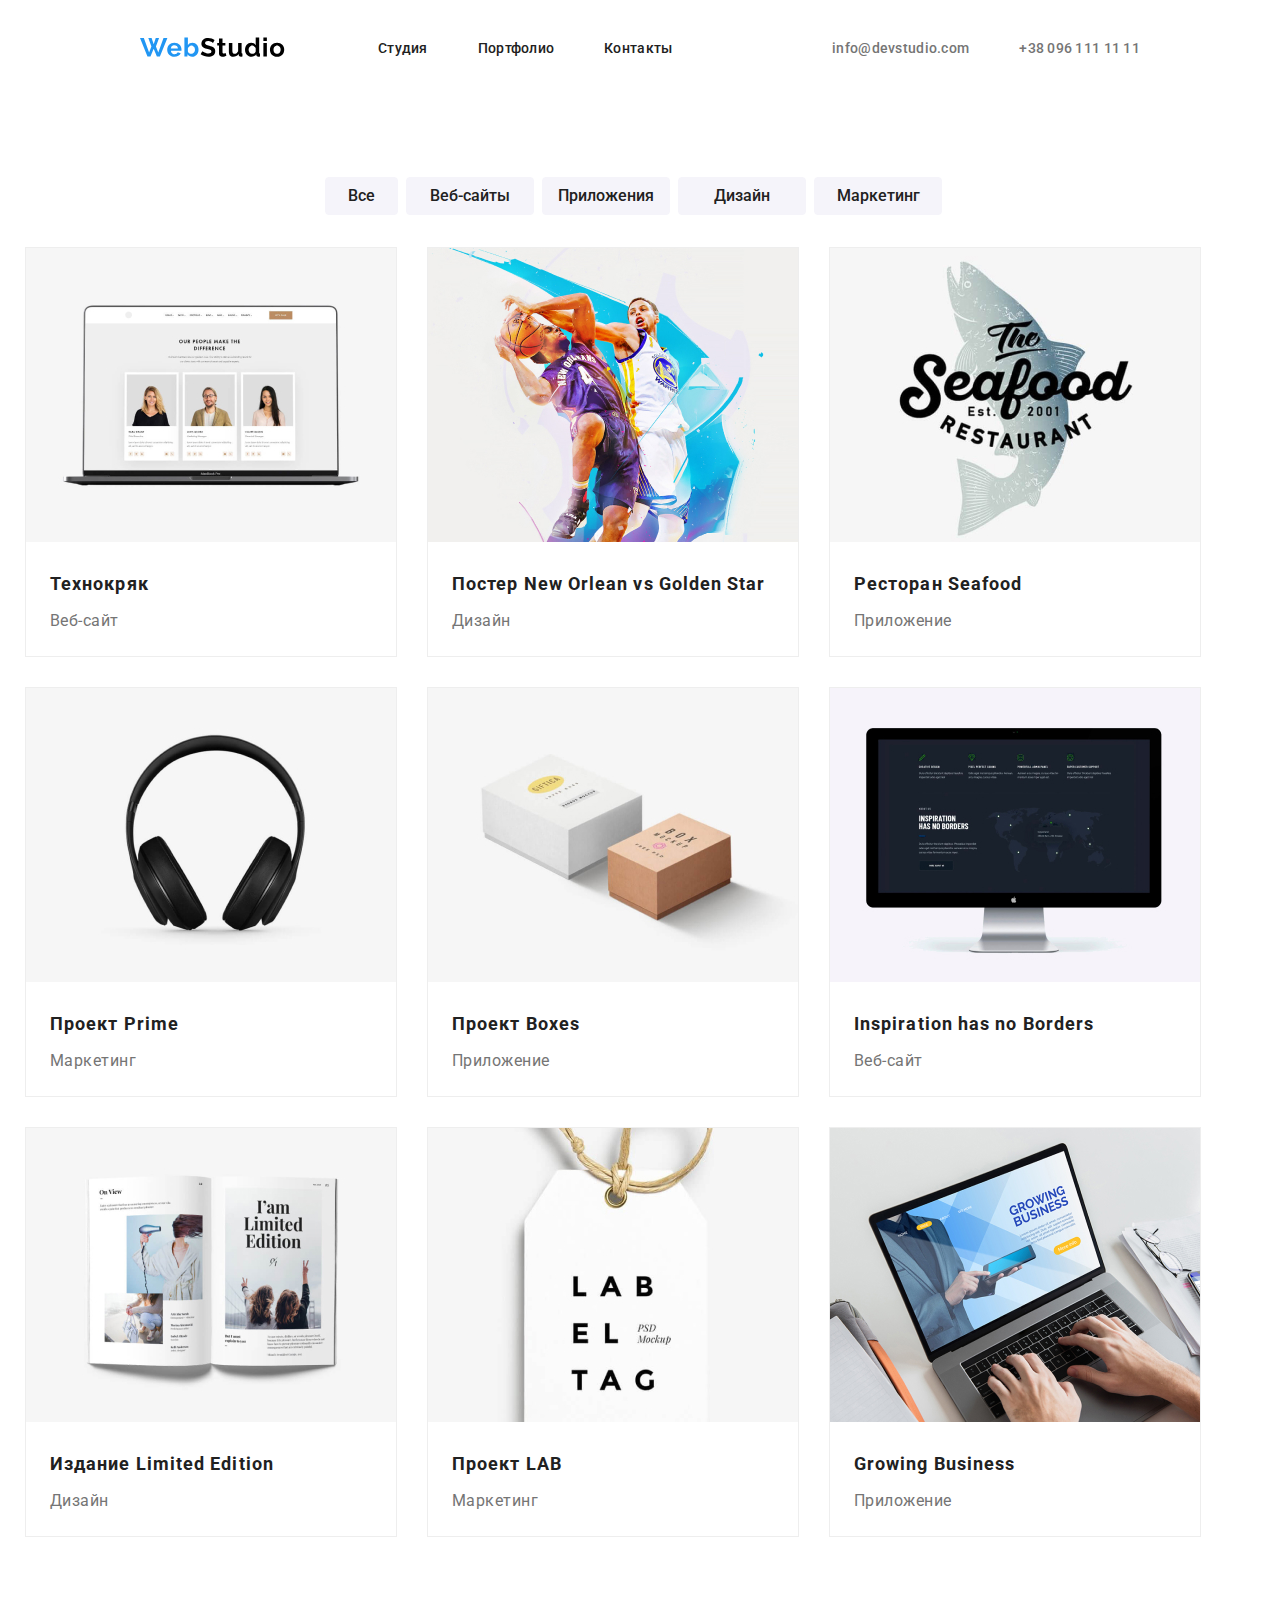
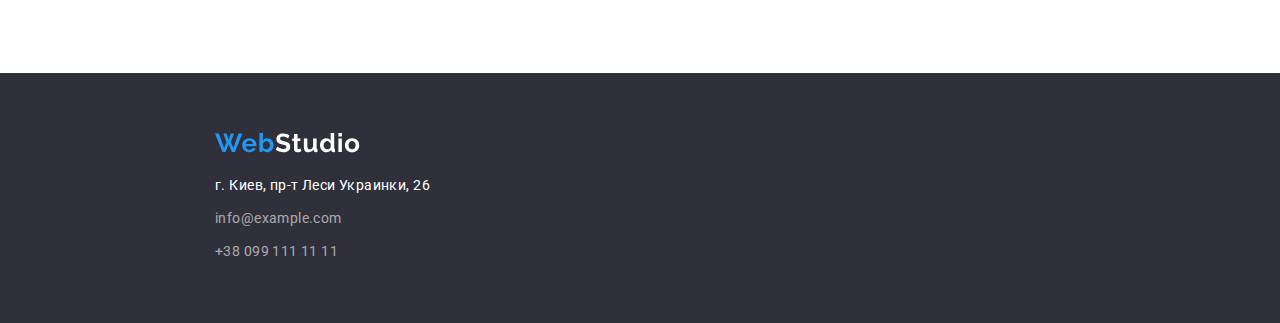
==== commit 1afbd7bb: "dz" ====
--- a/portfolio.html
+++ b/portfolio.html
@@ -7,39 +7,42 @@
     <link rel="stylesheet" href="./css/styles.css">
     <link rel="stylesheet" href="./css/common.css">
     <link rel="preconnect" href="https://fonts.gstatic.com">
+    <link rel="stylesheet" href="https://cdnjs.cloudflare.com/ajax/libs/modern-normalize/1.0.0/modern-normalize.min.css"
+        integrity="sha512-ISS7cAi1PEhQ8jnbJpJZMd29NlhNj4AWYyLOSp2CE/CsHxTCu+r+t0D2yoJudVrd0/8fTVPUVDzY5Tvli75u/g=="
+        crossorigin="anonymous" />
     <link href="https://fonts.googleapis.com/css2?family=Roboto:wght@400;500;900&display=swap" rel="stylesheet">
     <title>Document</title>
 </head>
 
 <body>
     <header class="header">
-    
-    
-        <a class="logo" href="./index.html">
-            <img class="logo-img" src="./images/logo.svg" width="145" class="logo-up" alt="WebStudio" />
-        </a>
-        <nav class="navigation">
-            <ul class="navigation-list">
-                <li class="navigation-list-item">
-                    <a class="navigation-link" href="./index.html">Студия</a>
-                </li>
-                <li class="navigation-list-item">
-                    <a class="navigation-link" href="./portfolio.html">Портфолио</a>
-                </li>
-                <li class="navigation-list-item">
-                    <a class="navigation-link" href="">Контакты</a>
-                </li>
-            </ul>
-        </nav>
-        <address class="address-top">
-            <a class="header-mail" href="mailto:info@devstudio.com">info@devstudio.com</a>
-            <a class="header-tel" href="tel:+38 096 111 11 11">+38 096 111 11 11</a>
-        </address>
-    
+            <div class="container">
+                <a class="logo" href="./index.html">
+                    <img class="logo-img" src="./images/logo.svg" width="145" class="logo-up" alt="WebStudio" />
+                </a>
+                <nav class="navigation">
+                    <ul class="navigation-list">
+                        <li class="navigation-list-item">
+                            <a class="navigation-link" href="./index.html">Студия</a>
+                        </li>
+                        <li class="navigation-list-item">
+                            <a class="navigation-link" href="">Портфолио</a>
+                        </li>
+                        <li class="navigation-list-item">
+                            <a class="navigation-link" href="">Контакты</a>
+                        </li>
+                    </ul>
+                </nav>
+                <address class="address-top">
+                    <a class="header-mail" href="mailto:info@devstudio.com">info@devstudio.com</a>
+                    <a class="header-tel" href="tel:+38 096 111 11 11">+38 096 111 11 11</a>
+                </address>
+            
+            </div>
     
     
     </header>
-    <main>
+    <main class="main-portfolio">
         <section class="menu">
             <nav class="menu-nav">
                 
@@ -75,7 +78,7 @@
         </section>
 
         <section class="portfolio">
-            <nav>
+            <nav >
                 <ul class="portfolio-list">
                     <li class="portfolio-list-item">
                         <img class="portfolio-img" src="./images-portf/imgt.jpg" width="370" height="294" alt="">
@@ -107,7 +110,7 @@
                         <h4 class="portfolio-title">Inspiration has no Borders</h4>
                         <p class="portfolio-paragraph">Веб-сайт</p>
                     </li>
-                    <li class="portfolio-list-item">
+                   <li class="portfolio-list-item">
                         <img class="portfolio-img" src="./images-portf/img7.jpg" width="370" height="294" alt="">
                         <h4 class="portfolio-title">Издание Limited Edition</h4>
                         <p class="portfolio-paragraph">Дизайн</p>
@@ -128,19 +131,18 @@
     </main>
 
     <footer class="footer">
+        <div class="footer-studio">
     
-        <img class="footer-img" src="./images/logofoot.svg" alt="WebStudio" />
-        <address class="footer-map">
-            г. Киев, пр-т Леси Украинки, 26
-        </address>
+            <img class="footer-img" src="./images/logofoot.svg" alt="WebStudio" />
+            <address class="footer-map">
+                г. Киев, пр-т Леси Украинки, 26
+            </address>
     
-        <address class="address-link">
-            <a class="footer-mail" href="mailto:info@example.com">info@example.com</a>
-            <div class="footer-telefon">
+            <address class="address-link">
+                <a class="footer-mail" href="mailto:info@example.com">info@example.com</a>
                 <a class="footer-tel" href="tel:+38 099 111 11 11">+38 099 111 11 11</a>
-            </div>
-        </address>
-    
+            </address>
+        </div>
     </footer>
 </body>
 
--- a/css/styles.css
+++ b/css/styles.css
@@ -11,24 +11,49 @@
   --general-second-color: #ffffff;
 }
 
+*,
+*::before,
+*::after {
+  margin: 0;
+  padding: 0;
+}
+img {
+  display: block;
+}
+.container {
+  width: 1600px;
+  display: flex;
+  align-items: center;
+}
 /*Header*/
 .header {
-}
+  padding-top: 32px;
+  padding-bottom: 32px;
+  width: 1000px;
+  align-items: center;
+  display: flex;
+  margin: 0 auto;
+}
+
 .logo {
-  margin-top: 24px;
-  margin-left: 215px;
+  margin-right: 93px;
 }
 .logo-img {
   width: 145px;
   height: 31px;
 }
 .navigation {
+  display: flex;
+  align-items: center;
 }
 .navigation-list {
   list-style: none;
+  display: flex;
+}
+.navigation-list-item:not(:last-child) {
+  margin-right: 50px;
 }
 .navigation-list-item {
-  display: inline;
 }
 .navigation-link {
   font-family: Roboto;
@@ -44,7 +69,8 @@
   color: var(--accent-color);
 }
 .address-top {
-  margin-left: 1074px;
+  display: flex;
+  margin-left: auto;
 }
 .header-mail {
   font-family: Roboto;
@@ -55,7 +81,7 @@
   letter-spacing: 0.02em;
   color: var(--paragraph-color);
   text-decoration: none;
-  padding-right: 20px;
+  margin-right: 50px;
 }
 .header-tel {
   font-family: Roboto;
@@ -79,9 +105,12 @@
 }
 
 /*Hero*/
-
+.studio-main {
+}
 .hero {
   background-color: var(--back-color);
+
+  min-height: 600px;
 }
 
 .hero-title {
@@ -92,6 +121,7 @@
   color: var(--general-second-color);
   text-align: center;
   text-transform: uppercase;
+  padding-top: 200px;
 }
 .hero-button {
   color: var(--general-color);
@@ -104,6 +134,10 @@
   font-weight: 500;
   font-size: 16px;
   line-height: 26px;
+  width: 200px;
+  min-height: 50px;
+  margin-left: 560px;
+  margin-top: 30px;
 }
 .hero-button:hover,
 .hero-button:focus {
@@ -121,12 +155,18 @@
 /*opportunity*/
 
 .opportunity {
+  width: 1170px;
+  margin: 0 auto;
+  margin-top: 94px;
 }
 .opportunity-list {
   list-style: none;
+  display: flex;
 }
 .opportunity-list-item {
-}
+  width: 270px;
+}
+
 .opportunity-title {
   font-family: Roboto;
   font-weight: bold;
@@ -134,8 +174,8 @@
   line-height: 16px;
   letter-spacing: 0.03em;
   text-transform: uppercase;
-
-  color: var(--general-color);
+  color: var(--general-color);
+  padding-bottom: 10px;
 }
 .opportunity-paragraph {
   font-family: Roboto;
@@ -145,6 +185,7 @@
   line-height: 24px;
   letter-spacing: 0.03em;
   color: var(--paragraph-color);
+  padding-right: 30px;
 }
 
 /*Warks*/
@@ -159,20 +200,26 @@
   line-height: 42px;
   text-align: center;
   letter-spacing: 0.03em;
-
+  margin-top: 100px;
+  margin-bottom: 50px;
   color: var(--general-color);
 }
 .works-list {
   list-style: none;
+  display: flex;
+  width: 1170px;
+  margin: 0 auto;
 }
 .works-item {
-  display: inline-block;
+  padding-right: 30px;
 }
 .works-img {
 }
 
 /*team*/
 .team {
+  background-color: #f5f4fa;
+  margin-top: 100px;
 }
 .team-title {
   font-family: Roboto;
@@ -183,16 +230,24 @@
   text-align: center;
   letter-spacing: 0.03em;
   color: var(--general-color);
+  padding-top: 94px;
+  padding-bottom: 50px;
 }
 .team-list {
   list-style: none;
+  display: flex;
+  width: 1250px;
+  margin: 0 auto;
+  padding-bottom: 94px;
 }
 .team-list-item {
-  display: inline-block;
-  padding-left: 30px;
+  margin-left: 30px;
   box-shadow: 0px 1px 3px rgba(0, 0, 0, 0.12), 0px 1px 1px rgba(0, 0, 0, 0.14),
     0px 2px 1px rgba(0, 0, 0, 0.2);
   border-radius: 0px 0px 4px 4px;
+  border: 1px solid rgb(241, 234, 234);
+  background-color: #fff;
+  text-align: center;
 }
 .team-img {
 }
@@ -204,6 +259,8 @@
   line-height: 19px;
   color: var(--general-color);
   text-transform: uppercase;
+  padding-top: 35px;
+  padding-bottom: 1px;
 }
 .team-profession {
   font-family: Roboto;
@@ -212,16 +269,16 @@
   font-size: 16px;
   line-height: 19px;
   color: var(--paragraph-color);
+  padding-bottom: 30px;
 }
 
 /* footer*/
 
 .footer {
   background: var(--back-color);
+  width: auto;
 }
 .footer-img {
-  padding-left: 215px;
-  padding-top: 60px;
   padding-bottom: 20px;
 }
 .footer-map {
@@ -232,8 +289,7 @@
   line-height: 24px;
   letter-spacing: 0.03em;
   color: var(--general-second-color);
-  padding-left: 215px;
-  padding-bottom: 6px;
+  padding-bottom: 9px;
 }
 .address-link {
 }
@@ -246,7 +302,8 @@
   letter-spacing: 0.03em;
   color: rgba(255, 255, 255, 0.6);
   text-decoration: none;
-  padding-left: 215px;
+  padding-bottom: 9px;
+  display: block;
 }
 .address-link:hover,
 .address-link:focus {
@@ -265,10 +322,13 @@
 .footer-tel:focus {
 }
 .footer-telefon {
-  padding-left: 215px;
-  padding-top: 6px;
-}
-
+}
+.footer-studio {
+  display: inline-block;
+  margin-left: 215px;
+  margin-top: 60px;
+  margin-bottom: 60px;
+}
 /*portfolio*/
 
 .menu {
@@ -278,9 +338,18 @@
 .menu-nav-list {
   list-style: none;
   display: flex;
+  padding-top: 82px;
+  padding-bottom: 32px;
+  align-items: center;
+  display: flex;
+  width: 1230px;
+  align-content: stretch;
+  padding-left: 300px;
 }
 .nav-list-item {
-}
+  margin-right: 8px;
+}
+
 .menu-button-all {
   text-decoration: none;
   color: var(--general-color);
@@ -293,6 +362,8 @@
   font-weight: 500;
   font-size: 16px;
   line-height: 26px;
+  width: 73px;
+  min-height: 38px;
 }
 .menu-button-all:hover,
 .menu-button-all:focus {
@@ -315,6 +386,8 @@
   font-weight: 500;
   font-size: 16px;
   line-height: 26px;
+  width: 128px;
+  min-height: 38px;
 }
 .menu-button:hover,
 .menu-button:focus {
@@ -329,9 +402,17 @@
 /*portfolio-list*/
 
 .portfolio {
+  margin-bottom: 106px;
 }
 .portfolio-list {
   list-style: none;
+  display: flex;
+  flex-wrap: wrap;
+}
+.portfolio-list-item {
+  margin-right: 30px;
+  margin-bottom: 30px;
+  border: 1px solid #eeeeee;
 }
 .portfolio-img {
 }
@@ -343,6 +424,9 @@
   line-height: 36px;
   letter-spacing: 0.06em;
   color: var(--general-color);
+  padding-top: 24px;
+  padding-bottom: 4px;
+  padding-left: 24px;
 }
 .portfolio-paragraph {
   font-family: Roboto;
@@ -352,4 +436,11 @@
   line-height: 30px;
   letter-spacing: 0.03em;
   color: var(--paragraph-color);
-}
+  padding-left: 24px;
+  padding-bottom: 20px;
+}
+
+.main-portfolio {
+  width: 1230px;
+  margin: 0 auto;
+}
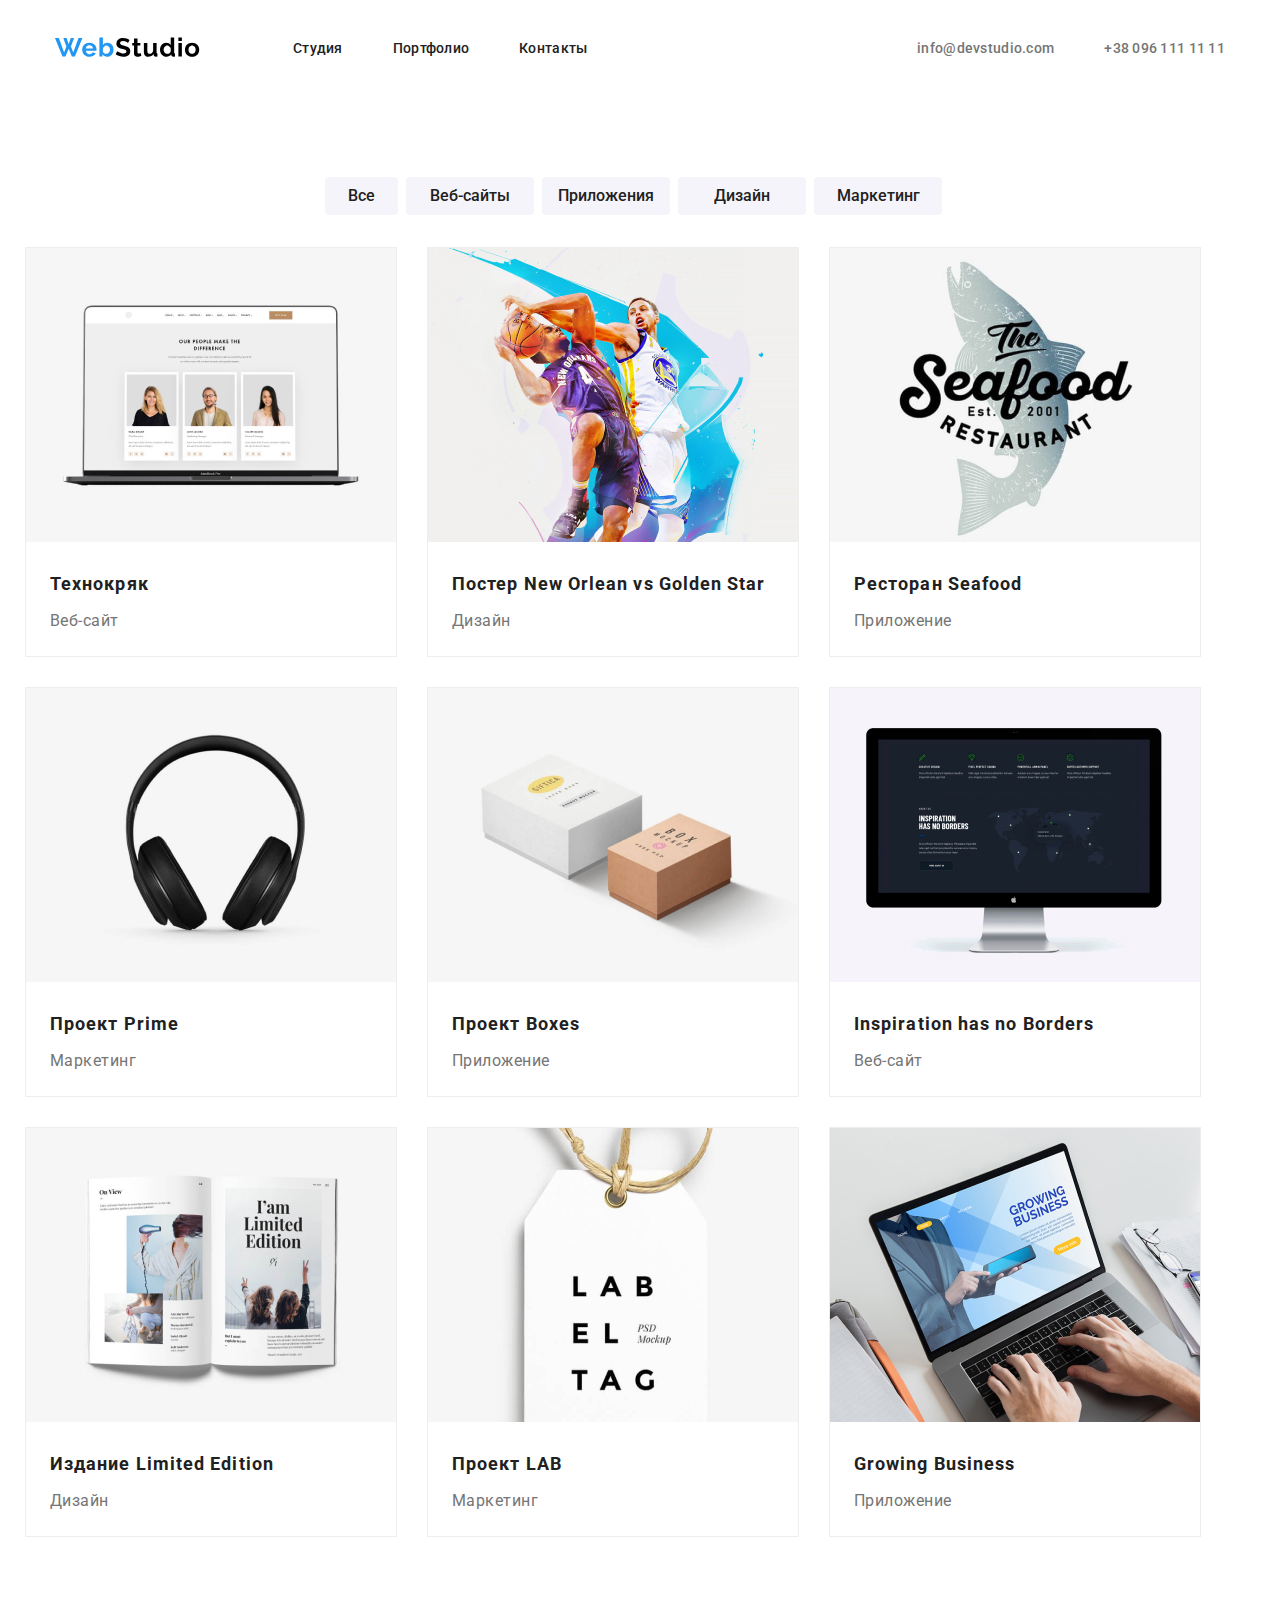
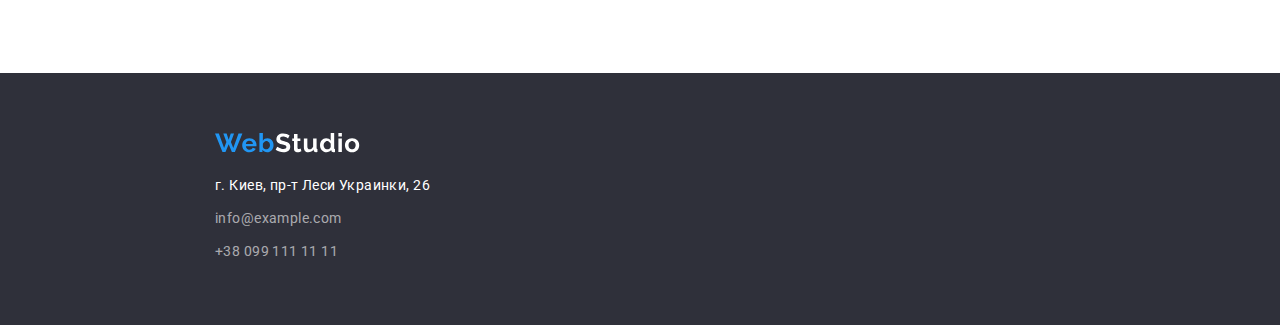
==== commit 62f2e243: "dz3" ====
--- a/portfolio.html
+++ b/portfolio.html
@@ -131,7 +131,7 @@
     </main>
 
     <footer class="footer">
-        <div class="footer-studio">
+        <div class="container-back-bottom">
     
             <img class="footer-img" src="./images/logofoot.svg" alt="WebStudio" />
             <address class="footer-map">
--- a/css/styles.css
+++ b/css/styles.css
@@ -21,18 +21,33 @@
   display: block;
 }
 .container {
+  display: flex;
+  align-items: center;
+  width: 1170px;
+  margin: 0 auto;
+}
+.container-back-top {
+  align-items: center;
   width: 1600px;
-  display: flex;
-  align-items: center;
-}
+  margin: 0 auto;
+  background-color: var(--back-color);
+  min-height: 600px;
+}
+.container-back-bottom {
+  align-items: center;
+  width: 1600px;
+  margin: 0 auto;
+  background-color: var(--back-color);
+  min-height: 252px;
+  display: block;
+}
+
 /*Header*/
 .header {
   padding-top: 32px;
   padding-bottom: 32px;
-  width: 1000px;
-  align-items: center;
-  display: flex;
-  margin: 0 auto;
+  align-items: center;
+  display: flex;
 }
 
 .logo {
@@ -108,9 +123,6 @@
 .studio-main {
 }
 .hero {
-  background-color: var(--back-color);
-
-  min-height: 600px;
 }
 
 .hero-title {
@@ -136,7 +148,8 @@
   line-height: 26px;
   width: 200px;
   min-height: 50px;
-  margin-left: 560px;
+  margin-left: 700px;
+
   margin-top: 30px;
 }
 .hero-button:hover,
@@ -191,6 +204,8 @@
 /*Warks*/
 
 .warks {
+  width: 1170px;
+  margin: 0 auto;
 }
 .works-title {
   font-family: Roboto;
@@ -218,7 +233,6 @@
 
 /*team*/
 .team {
-  background-color: #f5f4fa;
   margin-top: 100px;
 }
 .team-title {
@@ -236,12 +250,11 @@
 .team-list {
   list-style: none;
   display: flex;
-  width: 1250px;
-  margin: 0 auto;
   padding-bottom: 94px;
+
+  padding-left: 215px;
 }
 .team-list-item {
-  margin-left: 30px;
   box-shadow: 0px 1px 3px rgba(0, 0, 0, 0.12), 0px 1px 1px rgba(0, 0, 0, 0.14),
     0px 2px 1px rgba(0, 0, 0, 0.2);
   border-radius: 0px 0px 4px 4px;
@@ -249,14 +262,23 @@
   background-color: #fff;
   text-align: center;
 }
+.team-list-item:not(:first-child) {
+  margin-left: 30px;
+}
+.container-team {
+  background-color: #f5f4fa;
+  width: 1600px;
+  margin: 0 auto;
+}
 .team-img {
 }
 .team-employee {
-  font-family: Roboto;
-  font-style: normal;
-  font-weight: bold;
+  ont-family: Roboto;
+  font-style: normal;
+  font-weight: 500;
   font-size: 16px;
   line-height: 19px;
+  letter-spacing: 0.03em;
   color: var(--general-color);
   text-transform: uppercase;
   padding-top: 35px;
@@ -275,11 +297,11 @@
 /* footer*/
 
 .footer {
-  background: var(--back-color);
-  width: auto;
 }
 .footer-img {
   padding-bottom: 20px;
+  padding-top: 60px;
+  padding-left: 215px;
 }
 .footer-map {
   font-family: Roboto;
@@ -290,8 +312,10 @@
   letter-spacing: 0.03em;
   color: var(--general-second-color);
   padding-bottom: 9px;
+  padding-left: 215px;
 }
 .address-link {
+  padding-left: 215px;
 }
 .footer-mail {
   font-family: Roboto;
@@ -323,12 +347,7 @@
 }
 .footer-telefon {
 }
-.footer-studio {
-  display: inline-block;
-  margin-left: 215px;
-  margin-top: 60px;
-  margin-bottom: 60px;
-}
+
 /*portfolio*/
 
 .menu {
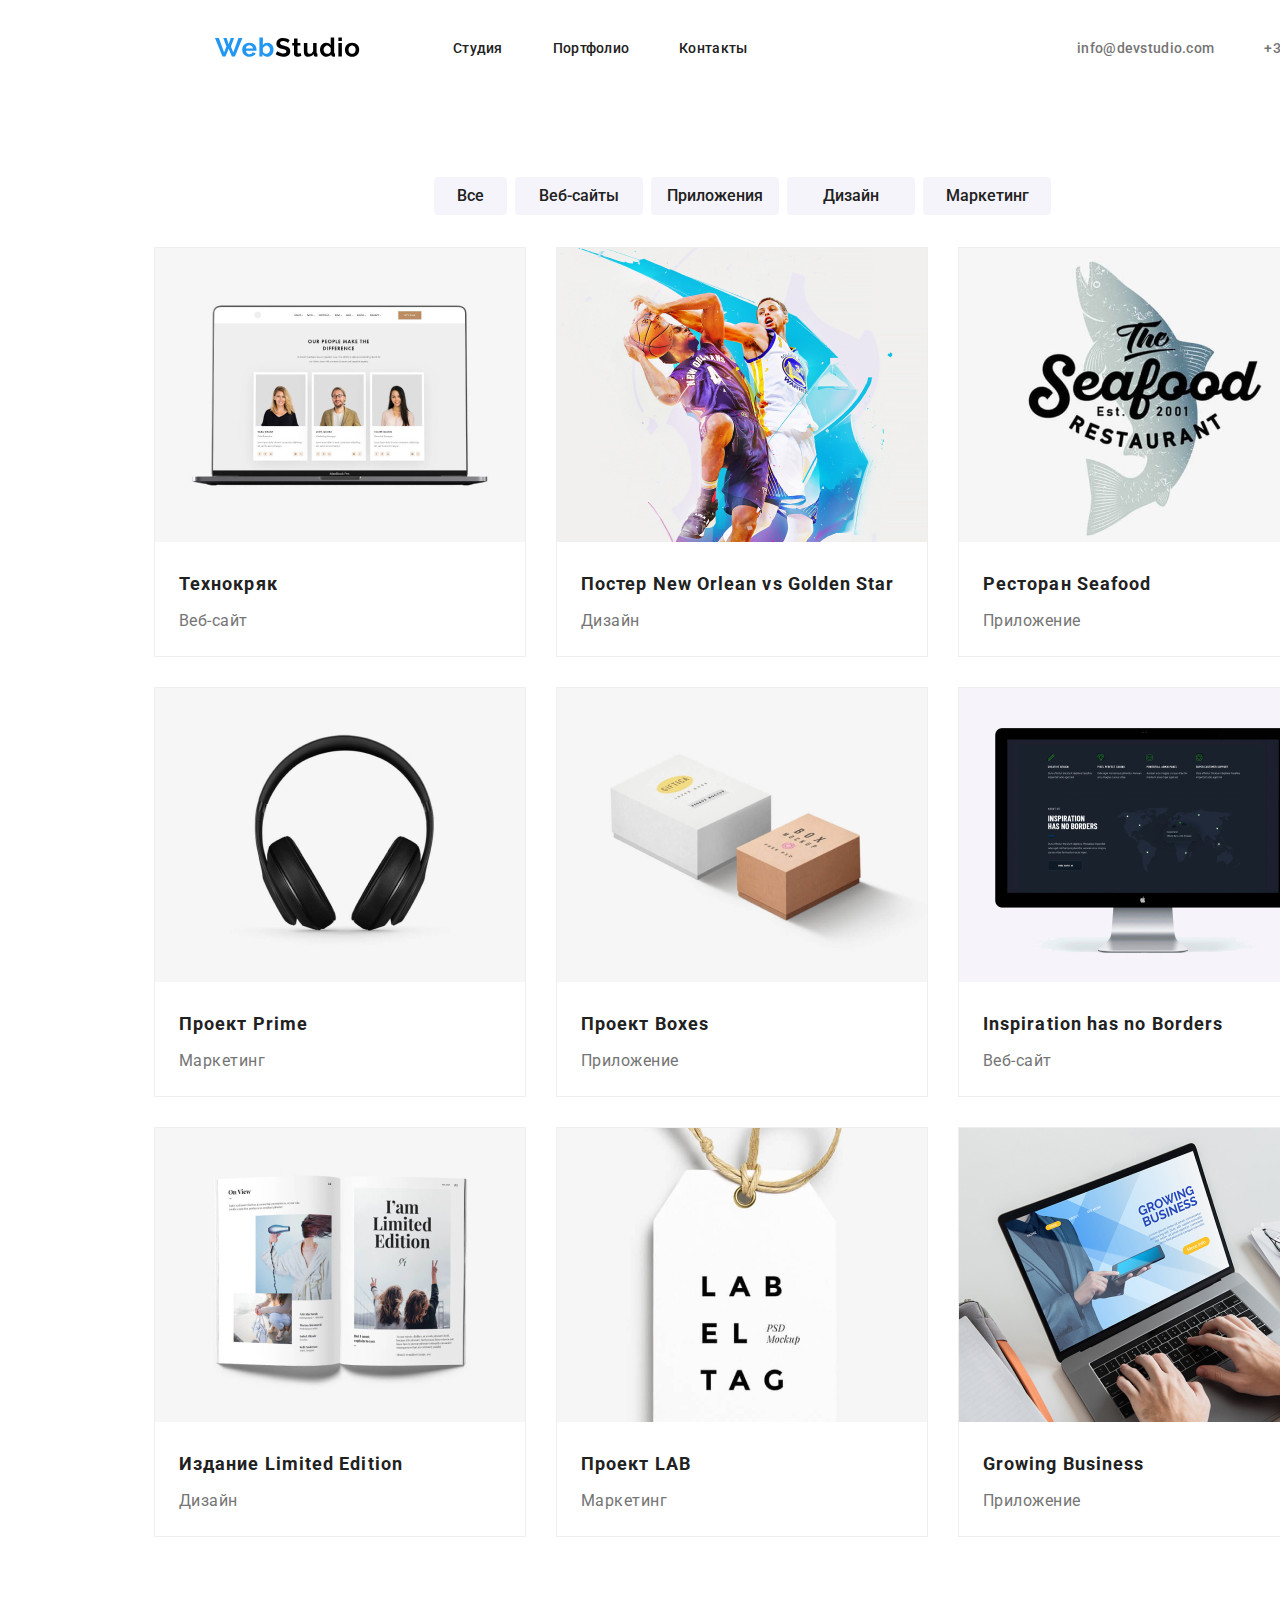
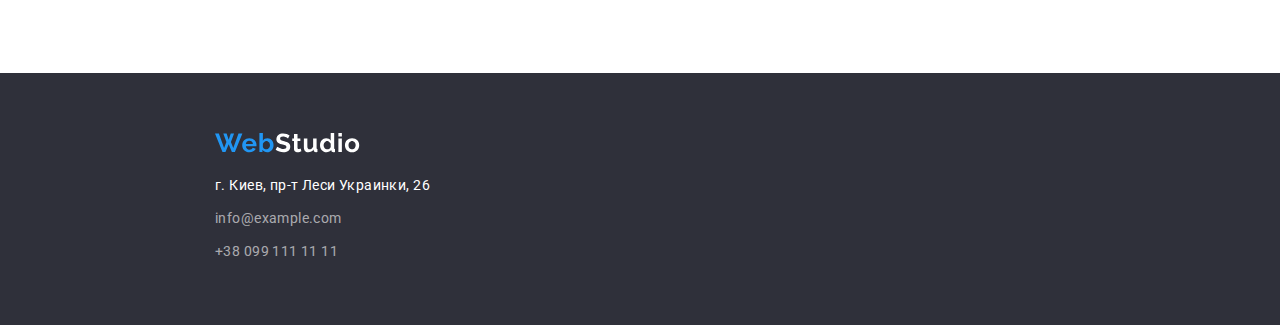
==== commit 468cca59: "change in left" ====
--- a/portfolio.html
+++ b/portfolio.html
@@ -42,45 +42,43 @@
     
     
     </header>
-    <main class="main-portfolio">
-        <section class="menu">
-            <nav class="menu-nav">
-                
+    <main class=" studio-main ">
+        <div class="container-portfolio">
+            <section class="menu">
                 <ul class="menu-nav-list">
-                    <li class="nav-list-item">                      
-                        <button class="menu-button-all">
-                            Все
-                        </button>
-                    </li>
-                    <li class="nav-list-item">
-                            <button class="menu-button"> 
-                                Веб-сайты
-                            </button>
-                    </li>
-                    <li class="nav-list-item">
-                            <button class="menu-button">
-                                Приложения
-                            </button>
-                    </li>
-                    <li class="nav-list-item">
-                            <button class="menu-button">
-                                Дизайн
-                            </button>
-                    </li>
-                    <li class="nav-list-item">
-                        <button class="menu-button">
-                                Маркетинг
-                        </button>
-                    </li>
-                </ul>
-               
-            </nav>
-        </section>
-
+                    <div class="container-port-nav">
+                            <li class="nav-list-item">
+                                <button class="menu-button-all">
+                                    Все
+                                </button>
+                            </li>
+                            <li class="nav-list-item">
+                                <button class="menu-button">
+                                    Веб-сайты
+                                </button>
+                            </li>
+                            <li class="nav-list-item">
+                                <button class="menu-button">
+                                    Приложения
+                                </button>
+                            </li>
+                            <li class="nav-list-item">
+                                <button class="menu-button">
+                                    Дизайн
+                                </button>
+                            </li>
+                            <li class="nav-list-item">
+                                <button class="menu-button">
+                                    Маркетинг
+                                </button>
+                            </li></div>
+                        </ul>
+            </section>
+    
         <section class="portfolio">
-            <nav >
+            <nav>
                 <ul class="portfolio-list">
-                    <li class="portfolio-list-item">
+                    <div class="firs-line"><li class="portfolio-list-item">
                         <img class="portfolio-img" src="./images-portf/imgt.jpg" width="370" height="294" alt="">
                         <h4 class="portfolio-title">Технокряк</h4>
                         <p class="portfolio-paragraph">Веб-сайт</p>
@@ -94,8 +92,8 @@
                         <img class="portfolio-img" src="./images-portf/img3.jpg" width="370" height="294" alt="">
                         <h4 class="portfolio-title">Ресторан Seafood</h4>
                         <p class="portfolio-paragraph">Приложение</p>
-                    </li>
-                    <li class="portfolio-list-item">
+                    </li></div>
+                    <div class="second-line"><li class="portfolio-list-item">
                         <img class="portfolio-img" src="./images-portf/img4.jpg" width="370" height="294" alt="">
                         <h4 class="portfolio-title">Проект Prime</h4>
                         <p class="portfolio-paragraph">Маркетинг</p>
@@ -109,8 +107,8 @@
                         <img class="portfolio-img" src="./images-portf/img6.jpg" width="370" height="294" alt="">
                         <h4 class="portfolio-title">Inspiration has no Borders</h4>
                         <p class="portfolio-paragraph">Веб-сайт</p>
-                    </li>
-                   <li class="portfolio-list-item">
+                    </li></div>
+                    <div class="therd-line"><li class="portfolio-list-item">
                         <img class="portfolio-img" src="./images-portf/img7.jpg" width="370" height="294" alt="">
                         <h4 class="portfolio-title">Издание Limited Edition</h4>
                         <p class="portfolio-paragraph">Дизайн</p>
@@ -124,10 +122,12 @@
                         <img class="portfolio-img" src="./images-portf/img9.jpg" width="370" height="294" alt="">
                         <h4 class="portfolio-title">Growing Business</h4>
                         <p class="portfolio-paragraph">Приложение</p>
-                    </li>
+                    </li></div>
                 </ul>
             </nav>
         </section>
+        
+        </div>
     </main>
 
     <footer class="footer">
--- a/css/styles.css
+++ b/css/styles.css
@@ -2,6 +2,7 @@
 .body {
   background-color: #fff;
   font-family: 'Roboto', sans-serif;
+  align-items: center;
 }
 :root {
   --general-color: #212121;
@@ -48,6 +49,7 @@
   padding-bottom: 32px;
   align-items: center;
   display: flex;
+  width: 1600px;
 }
 
 .logo {
@@ -124,8 +126,11 @@
 }
 .hero {
 }
-
+.container-main {
+  width: 1600px;
+}
 .hero-title {
+  display: block;
   font-family: Roboto;
   font-weight: 900;
   font-size: 44px;
@@ -149,7 +154,7 @@
   width: 200px;
   min-height: 50px;
   margin-left: 700px;
-
+  display: block;
   margin-top: 30px;
 }
 .hero-button:hover,
@@ -206,6 +211,7 @@
 .warks {
   width: 1170px;
   margin: 0 auto;
+  margin-left: 230px;
 }
 .works-title {
   font-family: Roboto;
@@ -297,6 +303,7 @@
 /* footer*/
 
 .footer {
+  width: 1600px;
 }
 .footer-img {
   padding-bottom: 20px;
@@ -349,8 +356,12 @@
 }
 
 /*portfolio*/
+.container-portfolio {
+  width: 1600px;
+}
 
 .menu {
+  width: 1170px;
 }
 .menu-nav {
 }
@@ -360,11 +371,14 @@
   padding-top: 82px;
   padding-bottom: 32px;
   align-items: center;
-  display: flex;
-  width: 1230px;
   align-content: stretch;
-  padding-left: 300px;
-}
+}
+.container-port-nav {
+  width: 611px;
+  display: flex;
+  margin-left: 434px;
+}
+
 .nav-list-item {
   margin-right: 8px;
 }
@@ -422,11 +436,14 @@
 
 .portfolio {
   margin-bottom: 106px;
+  width: 1600px;
 }
 .portfolio-list {
   list-style: none;
   display: flex;
   flex-wrap: wrap;
+  width: 1170px;
+  padding: 0 auto;
 }
 .portfolio-list-item {
   margin-right: 30px;
@@ -460,6 +477,18 @@
 }
 
 .main-portfolio {
-  width: 1230px;
-  margin: 0 auto;
-}
+  width: 1600px;
+  margin: 0 auto;
+}
+.firs-line {
+  display: flex;
+  margin-left: 154px;
+}
+.second-line {
+  display: flex;
+  margin-left: 154px;
+}
+.therd-line {
+  display: flex;
+  margin-left: 154px;
+}
